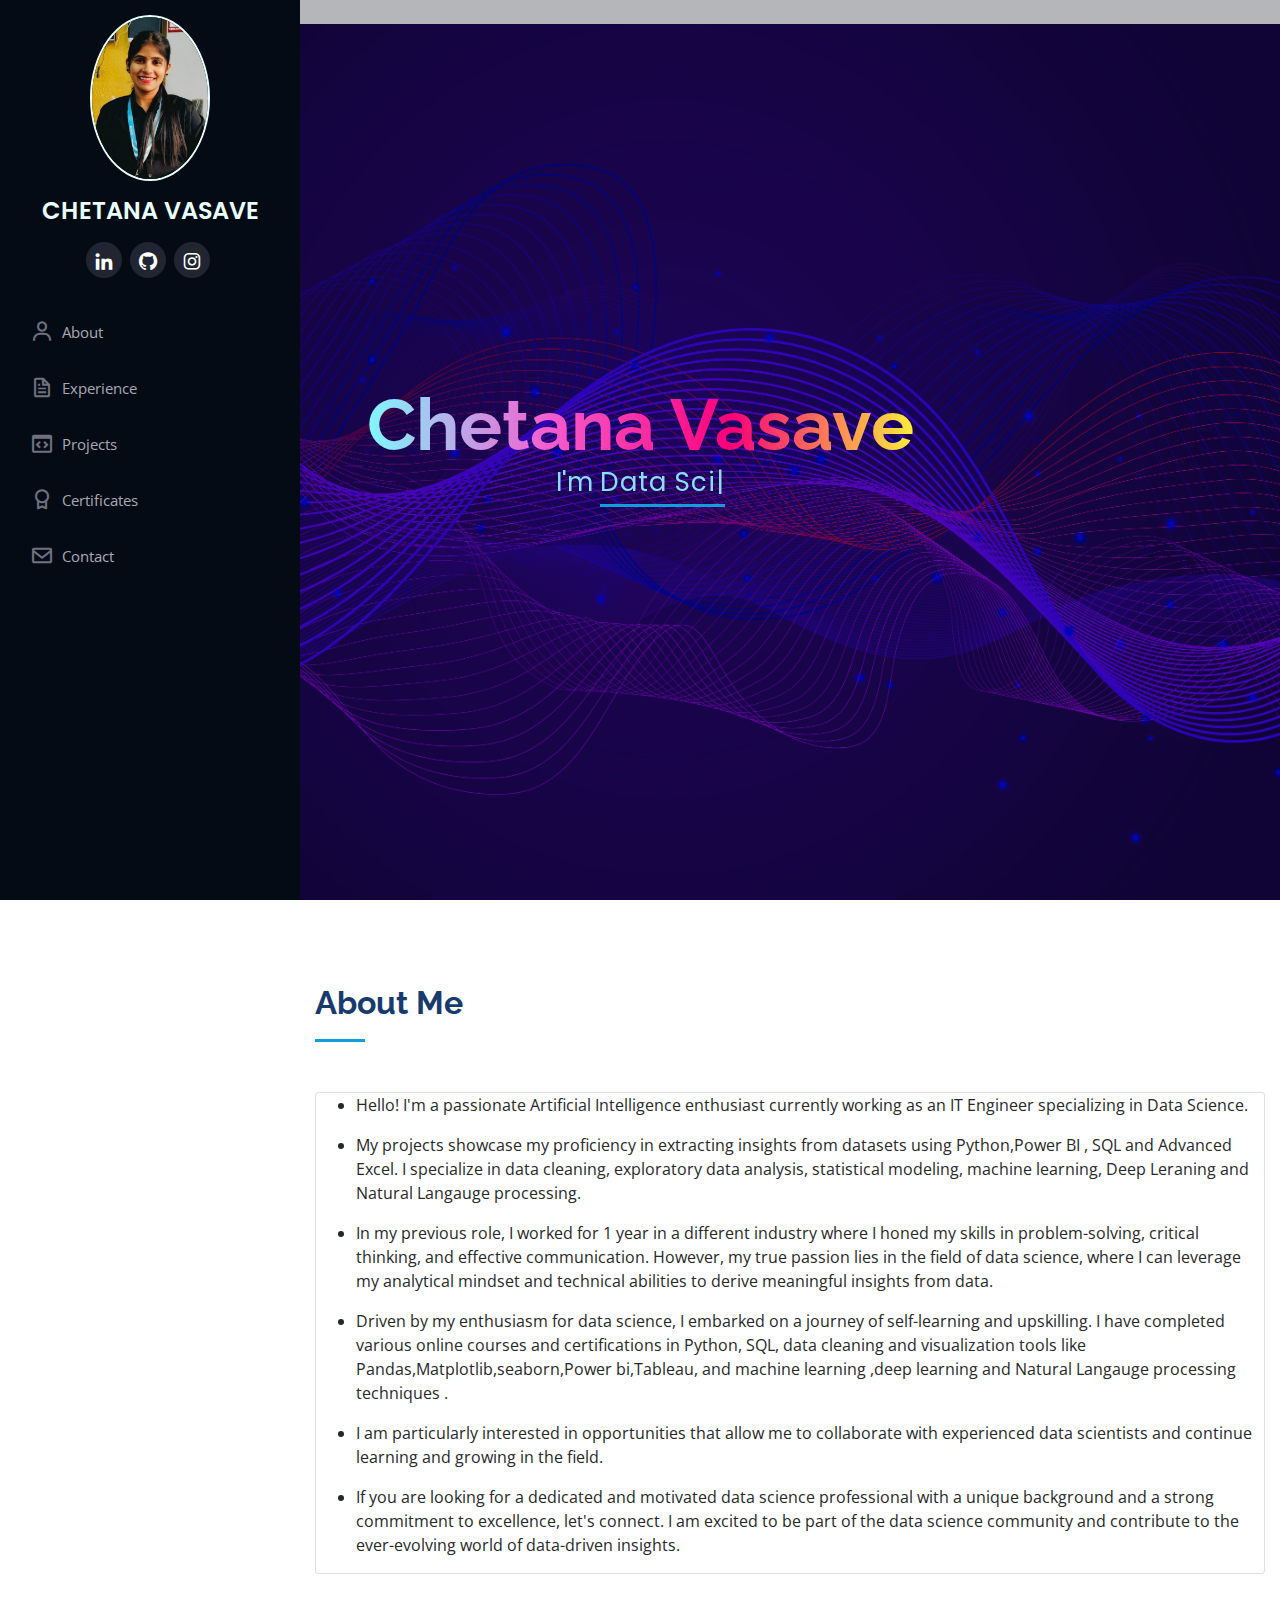
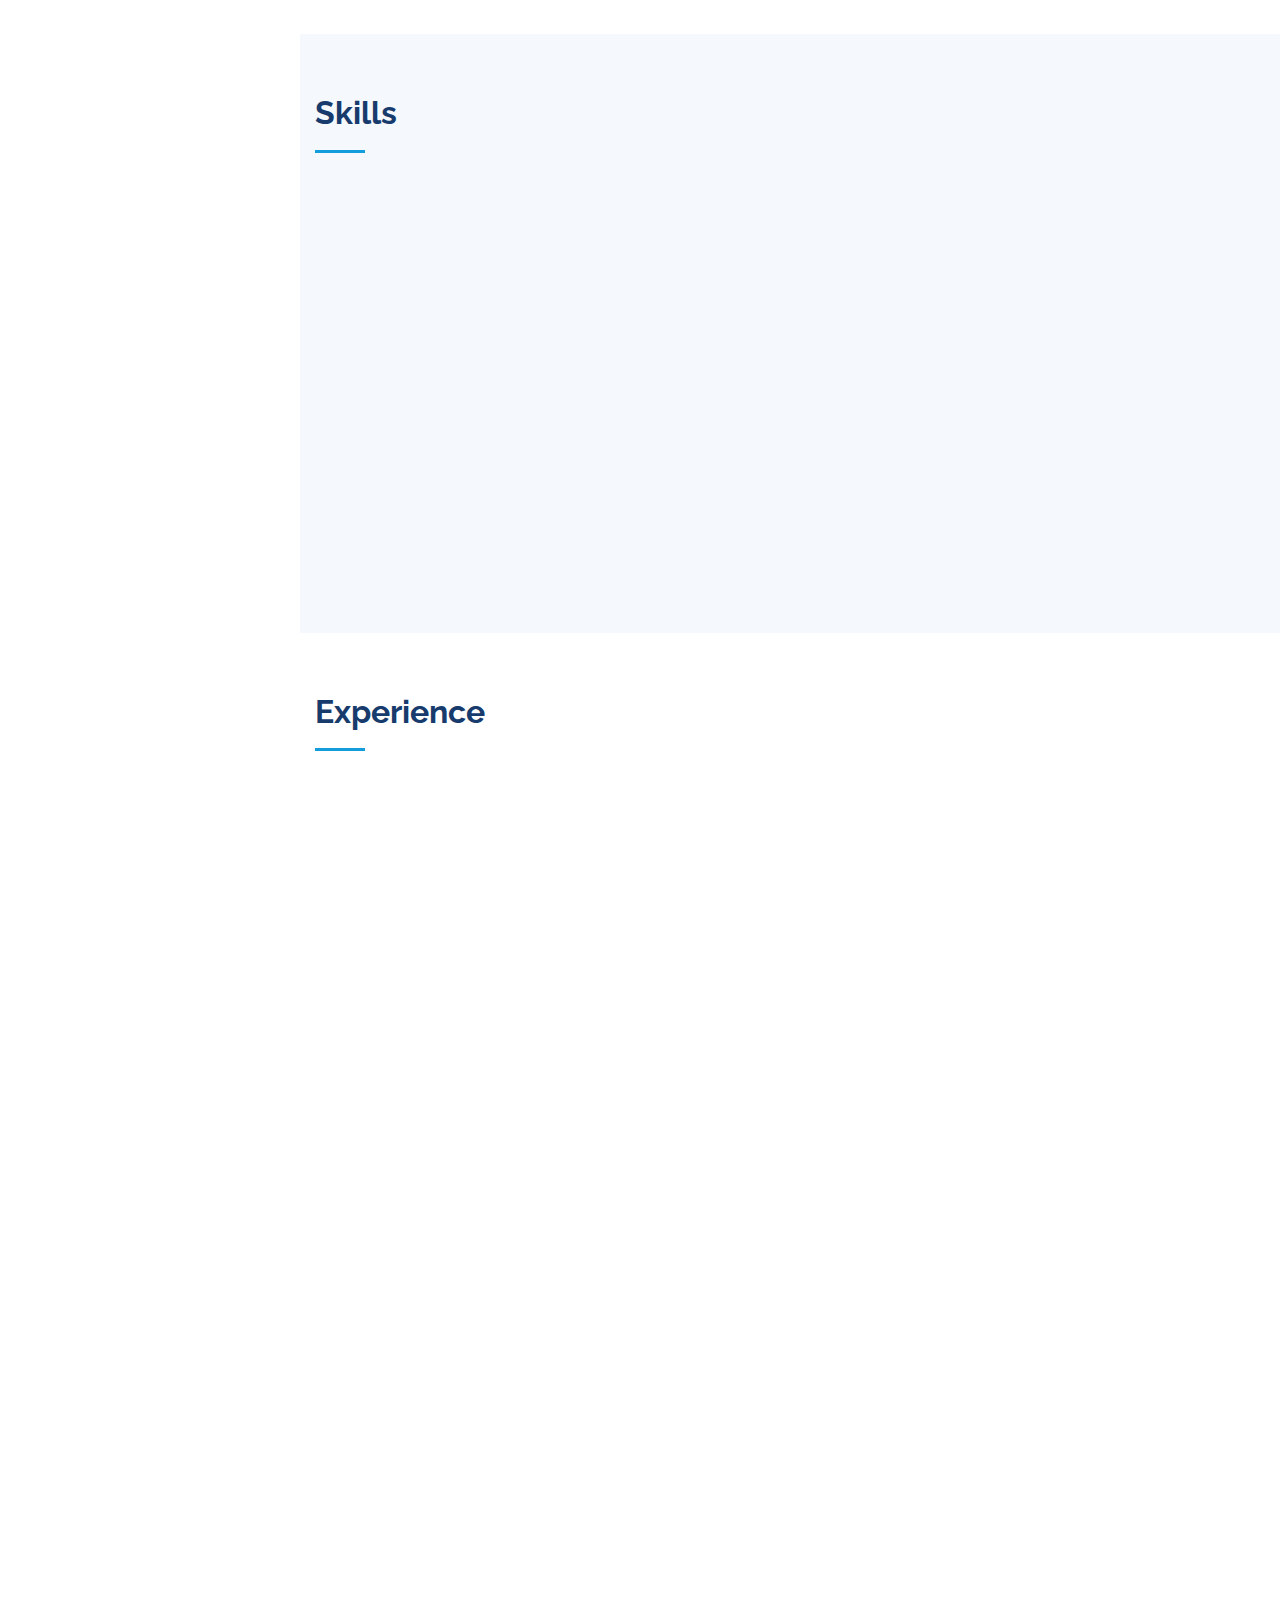
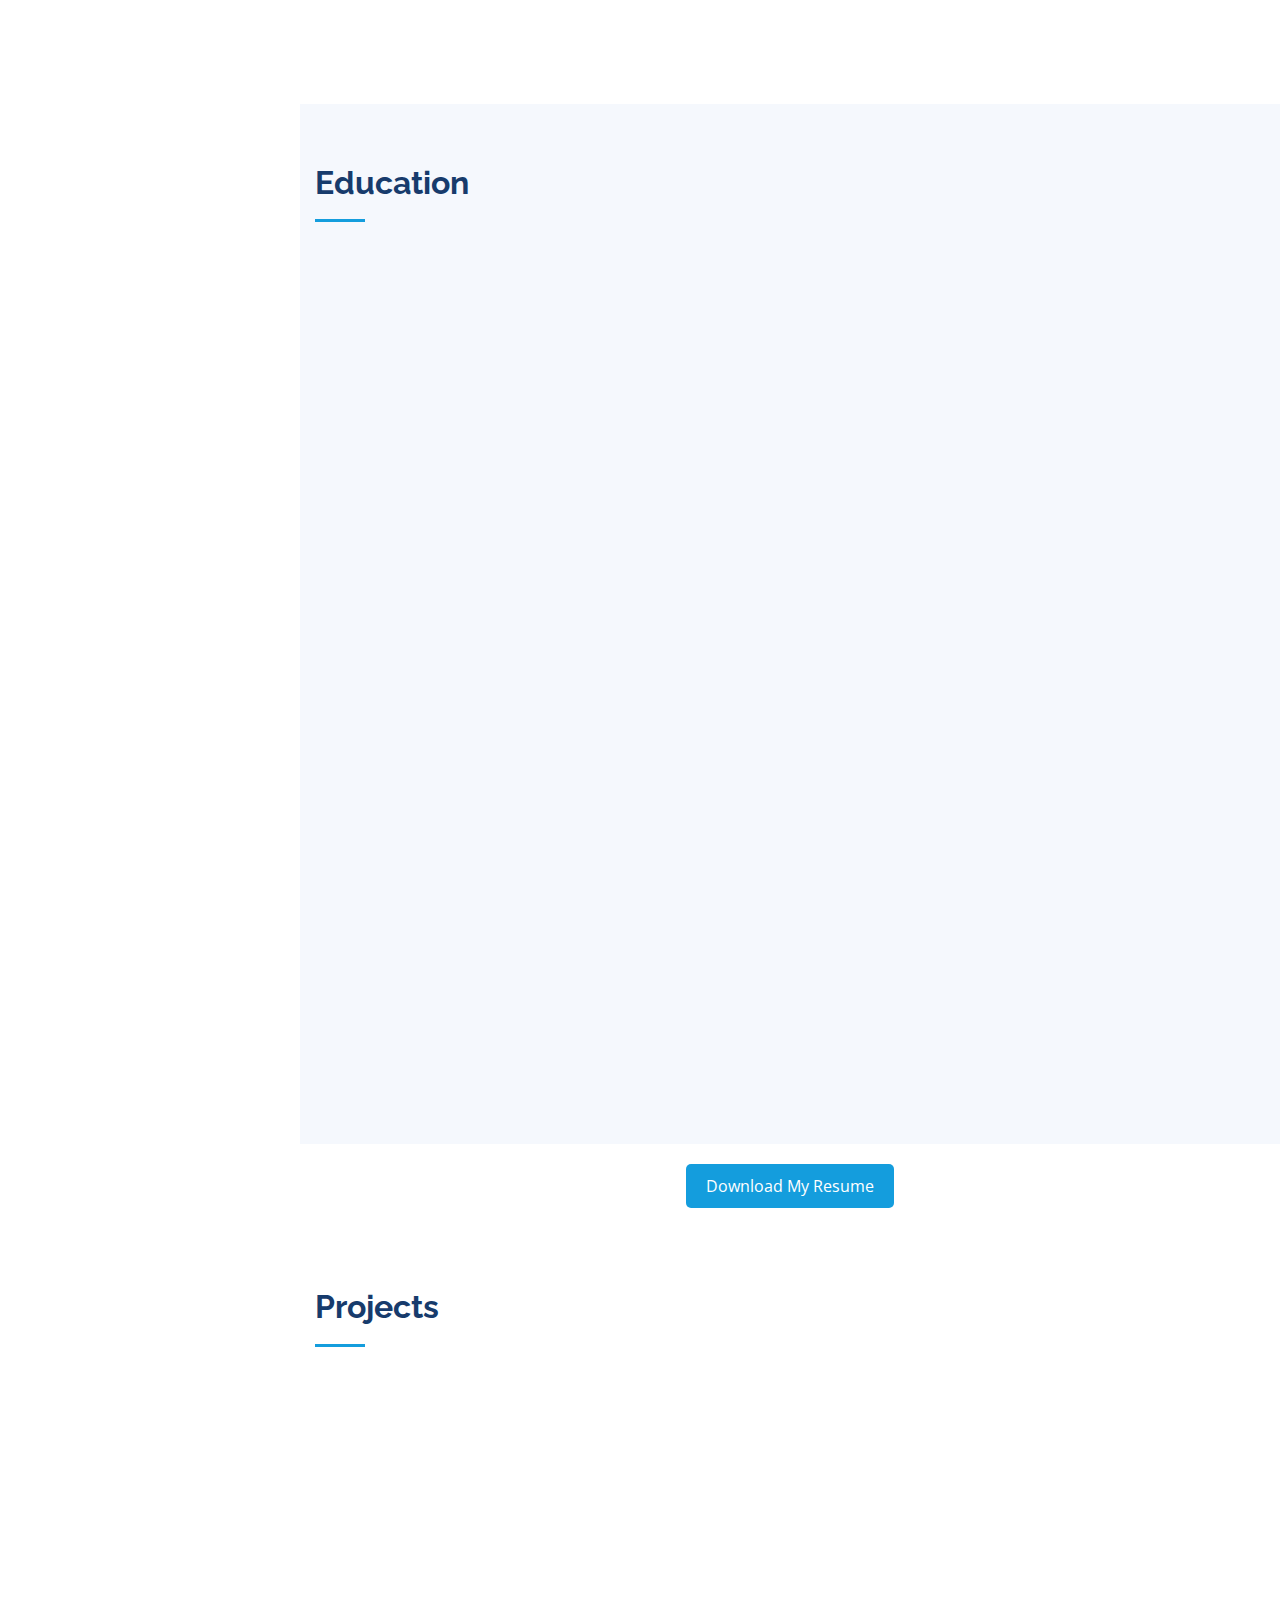
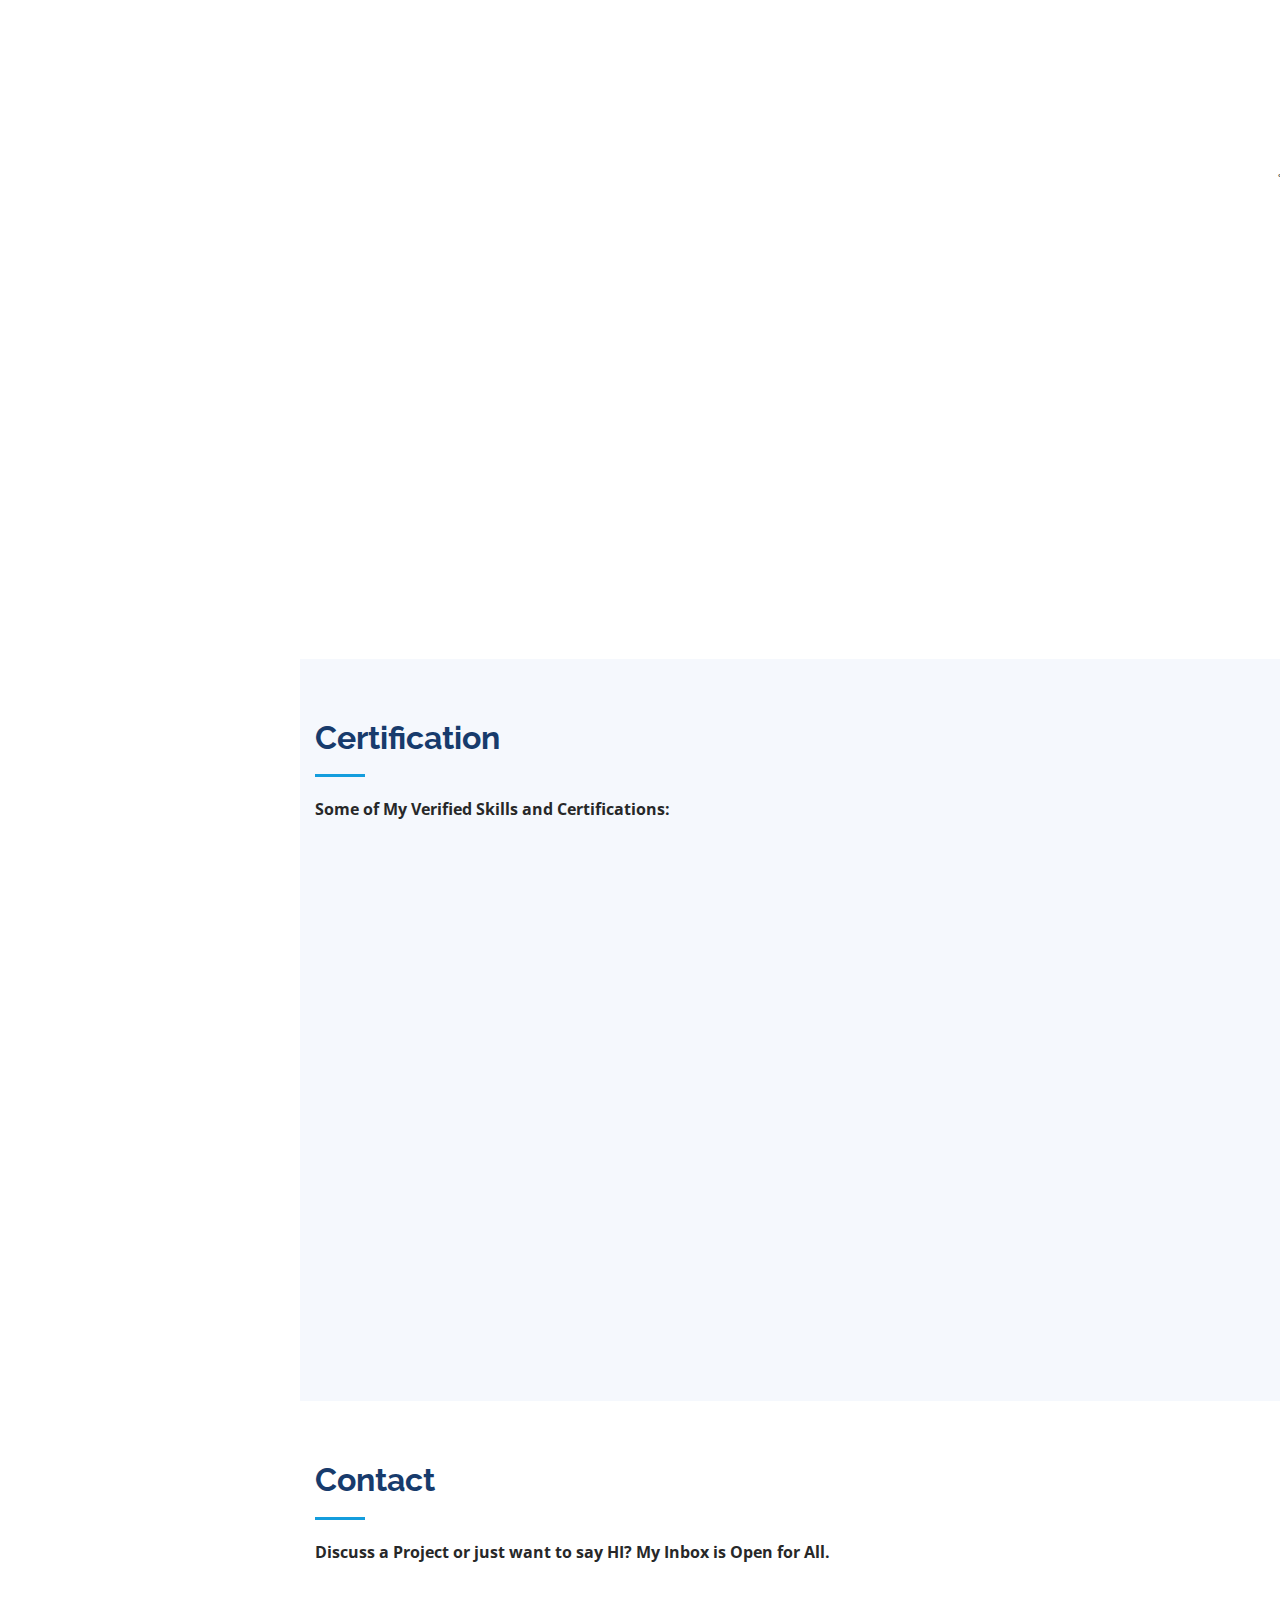
==== index.html @ c54d3592 "new project" ====
<!-- Author : Gaurav Deore -->
<!DOCTYPE html>
<html lang="en">

<head>
  <meta charset="utf-8">
  <meta http-equiv="x-ua-compatible" content="ie=edge">
  <meta name="viewport" content="width=device-width, initial-scale=1.0">
                      `````
  <!-- Primary Meta Tags -->
  <title>CHETANA VASAVE - Portfolio Website</title>
  <link rel="shortcut icon" href="assets/img/favicon.ico">
  <meta name="title" content="CHETANA VASAVE - Portfolio Website">
  <meta name="description"
    content="Hi There, I'm Chetana Vasave, a Data Scientist with strong technical skills. Take a look at this portfolio website and feel free to connect with me.">
  <meta name="robots" content="INDEX, FOLLOW">
  <meta name="robots" content="index, follow" />
  <meta name="p:domain_verify" content="24bac6e1fbf1750de40d59bb788d9dd9" />
  <meta name="p:domain_verify" content="24bac6e1fbf1750de40d59bb788d9dd9" />
  <meta name="msvalidate.01" content="1A92FC2EC113F8616A21D76DA684A133" />
  <meta name="yandex-verification" content="fe6a06c57be84984" />
  <meta name="yandex-verification" content="39e29790ebc96010" />
  <meta name="facebook-domain-verification" content="3pkgruuk3kzlsn3jdfehgbd4sem1qb" />
  <meta name="google-site-verification" content="tTMVzrqoAcZ0jIPOokXcTMAEaj5XHbk2aQcAFyjAtf0" />
  <meta name="google-site-verification" content="uziThFIJ1huzKLCKv-DChPbWZTRRFqmmdA6pcA-dqzs" />
  <meta name="google-site-verification" content="fVqw6aziPBBMvC50fkQ3A6y38AhIfhUhfDyIzqqdGTs" />
  <meta name="google-site-verification" content="0xx-nlxp3UCpu_YITeTuMA4ld0Jup5hg69j-QNot0aU" />
  <meta name="google-site-verification" content="YZkjOzwrUSuP4dJNNznzDnp1oGqYsVN9KuQPaZ9Q61o" />
  <meta name="norton-safeweb-site-verification"
    content="2xno70lnqo1ajcykeat10qud6lat0xlkc2bskxz0k9ma74g0bn-kprra5ev6bwui2s6-2394l0ryopjet7yt3hs8tokilug2cfhocw3r0nlj2t1xx690tgu82t59wtwi" />

  <!-- Open Graph general (Facebook, Pinterest & Google+) -->
  <meta name="og:title" content=" CHETANA VASAVE - Portfolio Website">
  <meta name="og:description"
    content="Hi There, I'm Chetana Vasave, a Data Scientist with strong technical skills. Take a look at this portfolio website and feel free to connect with me.">
  <!-- <meta name="og:image" content="https://avatars.githubusercontent.com/u/105635051?v=4">  -->
  <meta name="og:url" content="https://github.com/gauravdeore17/Portfolio">    
  <meta name="og:site_name" content="CHETANA VASAVE - Portfolio Website">
  <meta name="og:locale" content="en_US">
  <meta name="fb:admins" content="ChetanaVasave">
  <meta name="og:type" content="website">

  <!-- Twitter -->
  <meta name="twitter:card" content="summary">
  <meta name="twitter:title" content="CHETANA VASAVE - Portfolio Website">
  <meta name="twitter:description"
    content="Hi There, I'm Chetana Vasave, a Data Scientist with strong technical skills. Take a look at this portfolio website and feel free to connect with me.">
  <meta name="twitter:site" content="@ChetanaVasave">
  <meta name="twitter:creator" content="@ChetanaVasave">
  <!-- <meta name="twitter:image:src" content="https://avatars.githubusercontent.com/u/105635051?v=4"> -->
  <link rel="canonical" href="https://github.com/gauravdeore17/Portfolio"/>




  <!-- Google Fonts -->
  <link
    href="https://fonts.googleapis.com/css?family=Open+Sans:300,300i,400,400i,600,600i,700,700i|Raleway:300,300i,400,400i,500,500i,600,600i,700,700i|Poppins:300,300i,400,400i,500,500i,600,600i,700,700i"
    rel="stylesheet">

  <!-- Vendor CSS Files -->
  <link href="assets/vendor/bootstrap/css/bootstrap.min.css" rel="stylesheet">
  <link href="assets/vendor/icofont/icofont.min.css" rel="stylesheet">
  <link href="assets/vendor/boxicons/css/boxicons.min.css" rel="stylesheet">
  <link href="assets/vendor/venobox/venobox.css" rel="stylesheet">
  <link href="assets/vendor/owl.carousel/assets/owl.carousel.min.css" rel="stylesheet">
  <link href="assets/vendor/aos/aos.css" rel="stylesheet">

  <!-- Template Main CSS File -->
  <link href="assets/css/style.css" rel="stylesheet">

  <script>
    var isNS = (navigator.appName == "Netscape") ? 1 : 0;
    if (navigator.appName == "Netscape") document.captureEvents(Event.MOUSEDOWN || Event.MOUSEUP);
    function mischandler() {
      return false;
    }
    function mousehandler(e) {
      var myevent = (isNS) ? e : event;
      var eventbutton = (isNS) ? myevent.which : myevent.button;
      if ((eventbutton == 2) || (eventbutton == 3)) return false;
    }
    document.oncontextmenu = mischandler;
    document.onmousedown = mousehandler;
    document.onmouseup = mousehandler;
  </script>

</head>

<body>

  <!-- ======= Mobile nav toggle button ======= -->
  <button type="button" class="mobile-nav-toggle d-xl-none"><i class="icofont-navigation-menu"></i></button>

  <!-- ======= Header ======= -->
  <header id="header">
    <div class="d-flex flex-column">

      <div class="profile">
        <p><a href="index.html">
            <img src="assets/img/profile-img.jpg" alt="Chetana Vasave" class="img-fluid rounded-circle">
          </a></p>

        <center>
          <h1 class="text-light"><a href="index.html">CHETANA VASAVE</a></h1>
        </center>
        <div class="social-links mt-3 text-center">
          <a href="https://www.linkedin.com/in/chetana037/" target="_blank" title="LinkedIn @ChetanaVasave"
            class="linkedin"><i class="bx bxl-linkedin"></i></a>
          <a href="https://github.com/chetana-vasave3" target="_blank" title="GitHub @ChetanaVasave" class="github"><i
              class="bx bxl-github"></i></a>
          <a href="https://www.instagram.com/heartist_03/" target="_blank"
            title="Instagram @ChetanaVasave" class="instagram"><i class="bx bxl-instagram"></i></a>
          
        </div>
      </div>

      <nav class="nav-menu">
        <ul>
          <li><a href="#about"><i class="bx bx-user"></i> <span>About</span></a></li>
          <!-- <li><a href="#skill"><i class="bx bx-abacus"></i> <span>Skill</span></a></li> -->
          <li><a href="#experience"><i class="bx bx-file"></i> <span>Experience </span></a></li>
          <li><a href="#services"><i class="bx bx-code-block"></i> Projects</a></li>
          <li><a href="#portfolio"><i class="bx bx-award"></i> Certificates</a></li>
          <!-- <li><a href="https://gauravdeore.github.io/blog" target="_blank" title="Blog posts"><i
                class="bx bxl-blogger"></i> Blog</a></li> -->
          <li><a href="#contact"><i class="bx bx-envelope"></i> Contact</a></li>

        </ul>
      </nav><!-- .nav-menu -->
      <button type="button" class="mobile-nav-toggle d-xl-none"><i class="icofont-navigation-menu"></i></button>

    </div>
  </header><!-- End Header -->

  <!-- ======= Hero Section ======= -->
  <section id="hero" class="d-flex flex-column justify-content-center align-items-center">
    <div class="hero-container" data-aos="fade-in">
      <center>
        <h1>Chetana Vasave</h1>
      </center>
      <center>
        <p>I'm <span class="typed"
            data-typed-items="Data Scientist"></span>
            <!-- data-typed-items="Data Analyst, Competitive Coder, ML Enthusiast, Engineering Student, FOSS Contributor, Acquiring New Skills"></span> -->
        </p>
      </center>
    </div>
  </section><!-- End Hero -->

  <main id="main">

    <!-- ======= About Section ======= -->
    <section id="about" class="about">
      <div class="container">

        <div class="section-title">
          <h2>About Me</h2>
        </div>

        <div class="row">
          <div class="col s12 m10 offset-m1">
            <div class="card">
              <div class="card-content">
                <ul class="about-list">
                  <li>





                    





                    <i class="fas fa-graduation-cap"></i>
                    <p>Hello! I'm a passionate Artificial Intelligence enthusiast currently working as an IT Engineer specializing in Data Science.</p>
                  </li>
                  <li>
                    <i class="fas fa-chart-line"></i>
                    <p>My projects showcase my proficiency in extracting insights from datasets using Python,Power BI ,
                      SQL and Advanced Excel. I specialize in data cleaning, exploratory data analysis, statistical modeling, machine
                      learning, Deep Leraning and Natural Langauge processing.</p>
                  </li>
                  <li>
                    <i class="fas fa-book-open"></i>
                    <p>In my previous role, I worked for 1 year in a different industry where I honed my skills in problem-solving, 
                      critical thinking, and effective communication. However, my true passion lies in the field of data science, 
                      where I can leverage my analytical mindset and technical abilities to derive meaningful insights from data. 
                      
                    </p>
                  </li>
                  <li>
                    <i class="fas fa-search"></i>
                    <p>Driven by my enthusiasm for data science, I embarked on a journey of self-learning and upskilling. I have completed various 
                      online courses and certifications in Python, SQL, data cleaning and visualization tools like Pandas,Matplotlib,seaborn,Power bi,Tableau, 
                      and machine learning ,deep learning and Natural Langauge processing techniques .
                    </p>
                  </li>
                  <li>
                    <i class="fas fa-rocket"></i>
                    <p>I am particularly interested in opportunities that allow me to collaborate with experienced 
                      data scientists and continue learning and growing in the field. 
                      </p>
                  </li>
                  <li>
                    <i class="fas fa-users"></i>
                    <p>If you are looking for a dedicated and motivated data science professional with a unique background 
                      and a strong commitment to excellence, let's connect. I am excited to be part
                       of the data science community and contribute to the ever-evolving world of data-driven insights.</p>
                  </li>
                </ul>
              </div>
            </div>
          </div>
        </div>

      </div>
    </section>
    <!-- End About Section -->



    <!-- ======= Skills Section ======= -->
    <section id="skills" class="skills section-bg">
      <div class="container">

        <div class="section-title">
          <h2>Skills</h2>
        </div>

        <div class="row skills-content">

          <div class="col-lg-6" data-aos="fade-up">

            <div class="progress">
              <span class="skill">
                <center><b>Python</b></center><i class="val"><b>95%</b></i>
              </span>
              <div class="progress-bar-wrap">
                <div class="progress-bar" role="progressbar" aria-valuenow="95" aria-valuemin="0" aria-valuemax="100">
                </div>
              </div>
            </div>
            <br>

            <div class="progress">
              <span class="skill">
                <center><b>Django</b></center><i class="val"><b>65%</b></i>
              </span>
              <div class="progress-bar-wrap">
                <div class="progress-bar" role="progressbar" aria-valuenow="65" aria-valuemin="0" aria-valuemax="100">
                </div>
              </div>
            </div>
            <br>

    

            <div class="progress">
              <span class="skill">
                <center><b>HTML/CSS</b></center><i class="val"><b>80%</b></i>
              </span>
              <div class="progress-bar-wrap">
                <div class="progress-bar" role="progressbar" aria-valuenow="85" aria-valuemin="0" aria-valuemax="100">
                </div>
              </div>
            </div>
            <br>

            <div class="progress">
              <span class="skill">
                <center><b>Power BI</b></center><i class="val"><b>90%</b></i>
              </span>
              <div class="progress-bar-wrap">
                <div class="progress-bar" role="progressbar" aria-valuenow="95" aria-valuemin="0" aria-valuemax="100">
                </div>
              </div>
            </div>
            <br>

            <div class="progress">
              <span class="skill">
                <center><b>MySQL</b></center><i class="val"><b>80%</b></i>
              </span>
              <div class="progress-bar-wrap">
                <div class="progress-bar" role="progressbar" aria-valuenow="80" aria-valuemin="0" aria-valuemax="100">
                </div>
              </div>
            </div>
            <br>

          </div>

          <div class="col-lg-6" data-aos="fade-up" data-aos-delay="100">

            <div class="progress">
              <span class="skill">
                <center><b>Machine Learning</b></center><i class="val"><b>90%</b></i>
              </span>
              <div class="progress-bar-wrap">
                <div class="progress-bar" role="progressbar" aria-valuenow="80" aria-valuemin="0" aria-valuemax="100">
                </div>
              </div>
            </div>
            <br>

            <div class="progress">
              <span class="skill">
                <center><b>Deep Learning</b></center><i class="val"><b>85%</b></i>
              </span>
              <div class="progress-bar-wrap">
                <div class="progress-bar" role="progressbar" aria-valuenow="85" aria-valuemin="0" aria-valuemax="100">
                </div>
              </div>
            </div>
            <br>

            <div class="progress">
              <span class="skill">
                <center><b>Natural Language Processing</b></center><i class="val"><b>80%</b></i>
              </span>
              <div class="progress-bar-wrap">
                <div class="progress-bar" role="progressbar" aria-valuenow="80" aria-valuemin="0" aria-valuemax="100">
                </div>
              </div>
            </div>
            <br>

            <div class="progress">
              <span class="skill">
                <center><b>Tableau</b></center><i class="val"><b>75%</b></i>
              </span>
              <div class="progress-bar-wrap">
                <div class="progress-bar" role="progressbar" aria-valuenow="75" aria-valuemin="0" aria-valuemax="100">
                </div>
              </div>
            </div>
            <br>

            

            

            <div class="progress">
              <span class="skill">
                <center><b>Git and Github</b></center><i class="val"><b>70%</b></i>
              </span>
              <div class="progress-bar-wrap">
                <div class="progress-bar" role="progressbar" aria-valuenow="70" aria-valuemin="0" aria-valuemax="100">
                </div>
              </div>
            </div>

          </div>

        </div>

      </div>
    </section><!-- End Skills Section -->

    <!-- ======= Experience Section ======= -->
    <section id="experience" class="experience">
      <div class="container">
        <div class="section-title">
          <h2>Experience</h2>
        </div>
        <div class="row">
          <div class="col-lg-12" data-aos="fade-up">
            <div class="section-title">

              <!--------------------###############----------------------------------->

              <div class="card">
                <div class="card-content">
                  <div class="row">

                    <!-- <div class="col s12 m10"> -->
                    <div class="col s12 m10">

                    </div>
                  </div>

                  <ul>
                    <div class="col-md-12 mt-4 mt-md-0 icon-box" data-aos="fade-up">
                      <div class="job-details">
                        <h4><a href="http://www.ipcsglobal.com" target="_blank" style="color:#00380d;"><b>INFORMATION
                              TECHNOLOGY ENGINEER(Data Science)</b></a></h4>
                        <h5>DEVELOPMENT & ANALYTICS</h5>
                        <p><em>July 2023 – Present</em></p>
                        <ul>
                          <li>Gathering data from multiple sources including databases, APIs, and spreadsheets. Cleaning
                            and preprocessing data to ensure accuracy and consistency.</li>
                          <li>Interpreting analysis results to derive meaningful business insights. Providing actionable
                            recommendations to stakeholders to support strategic decision-making.</li>
                          <li>Creating visualizations such as charts, graphs, and dashboards to present findings and
                            communicate insights effectively to stakeholders.</li>
                        </ul>
                      </div>
                    </div>

                  </ul>
                </div>
                <br>
                
                
              

                <!---------------------#########---------------------------------->

                <div class="card">
                  <div class="card-content">
                    <div class="row">

                      <!-- <div class="col s12 m10"> -->
                      <div class="col s12 m10">

                      </div>
                    </div>

                    <ul>
                      <div class="col-md-12 mt-4 mt-md-0 icon-box" data-aos="fade-up" data-aos-delay="100">
                        <div class="job-details">
                          <h4><a href="https://www.linkedin.com/company/moonsezconsultantspvtltd/posts/?feedView=all" target="_blank"
                              style="color:#00410f;"><b>MOON SEZ CONSULTANTS PVT. LTD.</b></a></h4>
                          <h5>Trainee</h5>
                          <p><em>Feb 2023 - Jun 2023</em></p>
                          <ul>
                            <li> Gathered data from clients in collaboration with KPO partners.</li>
                              <li>Collaborated with various departments including finance, sales, and operations to gather information,
                                billing-related inquiries, and resolve any issues.</li>
                              <li>Utilized Excel and PowerBi tools to prepare design appropriate visualizations to represent the extracted
                                data and provide insights.</li>
                              <li>Prepared regular reports on billing activities, revenue, and collection metrics for management review.
                              </li>
                            <li>Spearheaded the data cleaning and preprocessing phase of various projects, ensuring data
                              integrity and consistency for analysis.</li>
                          </ul>
                        </div>
                      </div>

                    </ul>
                  </div>
                  <br>

                  <!---------------------##############---------------------------------->
                  <div class="card">
                    <div class="card-content">
                      <div class="row">

                        <!-- <div class="col s12 m10"> -->
                        <div class="col s12 m10">

                        </div>
                      </div>

                      <ul>
                        <div class="col-md-12 mt-4 mt-md-0 icon-box" data-aos="fade-up" data-aos-delay="200">
                          <div class="job-details">
                            <h4><a href="https://www.linkedin.com/company/rieter/" target="_blank" style="color:#00360d;"><b>Rieter India PVT. LTD.</b></a></h4>
                            <h5>Electrical Engineer </h5>
                            <p><em>Jun 2021 - Jun 2022</em></p>
                            <ul>
                              <li>Planned production activities and tracked records about products using Excel               
                              
                           <li>Tracked records of work process and analyed production and Sales data using Excel.</li> 
                              <li>Updated daily production and sales data in the Organization system database.</li>
                
                              
                            </ul>
                          </div>
                        </div>


                      </ul>
                    </div>
                    <br>

                    <!---------------------##########---------------------------------->

                    <!---------------------##############---------------------------------->
                    

                      <!---------------------##########---------------------------------->

                    </div>
                  </div>
                </div>
              </div>
    </section>
    </section>
    <!-- End Experience Section -->


    <section id="Education" class="Education section-bg">
      <div class="container">

        <div class="section-title">
          <h2>Education</h2>
        </div>

        <div class="row skills-content">

          <div class="col-lg-12" data-aos="fade-up">



            <!--------------------###############----------------------------------->

            <div class="card">
              <div class="card-content">
                <div class="row">

                  <!-- <div class="col s12 m10"> -->
                  <div class="col s12 m10">

                  </div>
                </div>
                <section>
                  <ul>
                    <div class="col-md-12 mt-4 mt-md-0 icon-box" data-aos="fade-up">
                      <h4 style="text-align:left; color: #003366;"><a target="_blank"
                          style="color:#00380d"><b>Mumbai University</b></a><br></h4>
                      <h5 style="text-align:left; color: #006666;">Bachelor’s Degree(Electronics And Telecommunication Engineering)</h5>
                      <p style="text-align:left; color: #cc0000;"><em>2015 - 2019</em></p>
                      <ul style="text-align:left;">
                        <li><b style="color:#00410f;">7.29 CGPA</b></li>
                      </ul>
                    </div>
                  </ul>
                </section>


              </div>



              
             
             
              

              <!---------------------#########---------------------------------->

              <div class="card">
                <div class="card-content">
                  <div class="row">

                    <!-- <div class="col s12 m10"> -->
                    <div class="col s12 m10">

                    </div>
                  </div>
                  <section>
                    <ul>
                      <div class="col-md-12 mt-4 mt-md-0 icon-box" data-aos="fade-up" data-aos-delay="100">
                        <h4 style="text-align:left; color:#00410f;"><a style="color:#00410f;"><b>
                          Maharashtra State Board</b></a><br> </h4>
                        <h5 style="text-align:left; color: #006666;"> HSC(Computer science)</h5>
                        <p style="text-align:left; color:#ff0000;"><em>2015</em></p>
                        <ul style="text-align:left;">

                          <li><b style="color:#00410f;">62.31%</b></li>
                        </ul>
                      </div>
                    </ul>
                  </section>
  
  
                </div>
                <div class="card">
                  <div class="card-content">
                    <div class="row">
  
                      <!-- <div class="col s12 m10"> -->
                      <div class="col s12 m10">
  
                      </div>
                    </div>
  
                <section>
                  <ul>    
                       
                      <div class="col-md-12 mt-4 mt-md-0 icon-box" data-aos="fade-up" data-aos-delay="100">
                        <h4 style="text-align:left; color:#00410f;"><a style="color:#00410f;"><b>
                          Maharashtra State Board</b></a><br> </h4>
                        <h5 style="text-align:left; color: #006666;"> SSC</h5>
                        <p style="text-align:left; color:#ff0000;"><em>2013</em></p>
                        
                        <ul style="text-align:left;">

                          <li><b style="color:#00410f;">91.60%</b></li>
                          
                        </ul>
                      </div>

                    </ul>
                  </section>


                </div>
                <!---------------------##############---------------------------------->

                <!---------------------##########---------------------------------->

              </div>
            </div>
          </div>
        </div>
    </section>
    </section>
    <!-- End Education Section -->


    <!DOCTYPE html>

    <div class="text-center">
      <!-- <form action=""
        target="_blank">
        <input style="color:rgb(255, 0, 0); font-size:20px;" type="submit" value="Download Resume" />
      </form> 
      <br>-->
      <!-- <a class="button" href="/media/resumes/NeerajVB_Resume_EnhanCV.pdf" download="">
                                <span class="button-text">Download Resume</span>
                                <span class="button-icon fa fa-download"></span>
                            </a> -->
      <!-- <p><b>download my resume:</b></p> -->
      <!-- <img src="assets\img\RESUMEQRCODE.png" alt="QR Code for Resume Download" /> -->
      <a href="assets/img/portfolio/ChetanaVasaveResume_july.pdf" class="download-btn" download="Chetana_Vasave_Resume.pdf">Download My Resume</a>
    </div>

    </div>






    <!-- ======= Services Section ======= -->
    <section id="services" class="services">
      <div class="container">

        <div class="section-title">
          <h2>Projects</h2>


          <div class="row">
            <div class="col-lg-4 col-md-6 icon-box" data-aos="fade-up">
              <div class="icon"><i class="icofont-business-man"></i></div>
              <h4 class="title"><a href="https://github.com/chetana-vasave3/Customer_lifetime_value_prediction" target="_blank">Optimizing Marketing Strategies with CLV Forecasting</a></h4>
              <p class="description">
                <a href="https://gauravdeore.vercel.app" target="_blank"></a>
                The project aims to predict Customer Lifetime Value (CLV) for an insurance company to improve customer segmentation 
                and develop more effective targeted marketing strategies. This involves analyzing customer data to identify high-value 
                clients and tailoring marketing efforts to enhance retention and profitability.<a href="https://github.com/chetana-vasave3/Customer_lifetime_value_prediction" target="_blank">Here.⇗
                </a>
              </p>
            </div>

            <div class="col-lg-4 col-md-6 icon-box" data-aos="fade-up" data-aos-delay="100">
              <div class="icon"><i class="icofont-bank"></i></div>
              <h4 class="title"><a href="https://github.com/chetana-vasave3/Bank-Churn-Prediction-using-ANN" target="_blank">Predicting Bank Customer Attrition using ANN </a></h4>
              <p class="description">  The project involves developing an Artificial Neural Network (ANN) to predict which bank customers 
                  are likely to leave based on their transaction history, account details, and demographics. 
                  This helps the bank implement targeted retention strategies to reduce churn and improve customer loyalty.
                code is available: <a href="https://github.com/chetana-vasave3/Bank-Churn-Prediction-using-ANN"
                  target="_blank">Here.⇗
                </a> </p>

              </p>
            </div>

            <div class="col-lg-4 col-md-6 icon-box" data-aos="fade-up" data-aos-delay="200">
              <div class="icon"><i class="icofont-simple-smile"></i></div>
              <h4 class="title"><a href="https://github.com/chetana-vasave3/Product-Sentiment-Analysis"
                  target="_blank">Product Opinion Mining </a></h4>
              <p class="description"> Product Opinion Mining involves using machine learning to analyze customer reviews and feedback, 
                extracting sentiments and opinions about a product. This process helps businesses understand consumer attitudes 
                and improve their products and services based on customer insights. <a
                  href="https://github.com/chetana-vasave3/Product-Sentiment-Analysis" target="_blank">Here.⇗
                </a> </p>
              </p>
            </div>

            <div class="col-lg-4 col-md-6 icon-box" data-aos="fade-up" data-aos-delay="300">
              <div class="icon"><i class="icofont-chart-line"></i></div>
              <h4 class="title"><a href="https://github.com/chetana-vasave3/AutoExtract-Outlook-Email-Attachments-and-Create-Reports-using-PowerBI" target="_blank">
              Automated Invoice Insights using Power BI</a></h4>
              <p class="description">The project automates the extraction of email attachments, such as Excel Files
                 without needing to open each email. It then cleans and processes the data, integrating it into Power BI 
                 to generate detailed reports. This end-to-end solution significantly reduces the time and resources
                  previously spent on manual data handling and reporting for SEZ Services. <a href="https://github.com/chetana-vasave3/AutoExtract-Outlook-Email-Attachments-and-Create-Reports-using-PowerBI"
                  target="_blank">Here.⇗
                </a> </p>
              </p>
            </div>

            <div class="col-lg-4 col-md-6 icon-box" data-aos="fade-up" data-aos-delay="400">
              <div class="icon"><i class="icofont-database"></i></div>
              <h4 class="title"><a
                  href="https://github.com/chetana-vasave3/Student_database_management/tree/main/form"
                  target="_blank">student database management system</a>
              </h4>
              <p class="description">The project involves developing a student database management system using Python and Django 
                for the backend, combined with HTML and CSS for the frontend. It enables efficient handling of student records, 
                including adding, updating, and deleting information. The system provides a user-friendly interface for administrators 
                to manage student data seamlessly.<a
                  href="https://github.com/chetana-vasave3/Student_database_management/tree/main/form"
                  target="_blank">Here.⇗
                </a></p>
            </div>

            <div class="col-lg-4 col-md-6 icon-box" data-aos="fade-up" data-aos-delay="400">
              <div class="icon"><i class="icofont-money"></i></div>
              <h4 class="title"><a
                  href="https://github.com/chetana-vasave3/LoanStatusPredictionDeployment"
                  target="_blank">Intelligent Loan Approval System</a>
              </h4>
              <p class="description">Developed a supervised machine learning classification model to predict loan approval 
                based on applicant characteristics such as gender, marital status, dependents, education, self-employment, 
                and income. Ensured a balanced distribution of the target variable to optimize the model's accuracy and fairness. 
                Utilized various classification algorithms to achieve robust predictive performance.<a
                  href="https://github.com/chetana-vasave3/LoanStatusPredictionDeployment"
                  target="_blank">Here.⇗
                </a></p>
            </div>̥

            

            


          </div>

        </div>
    </section><!-- End Services Section -->





   <!-- End Services Section 
 <section id="testimonials" class="testimonials section-bg" style="background-color: #f4f4f4; padding: 60px 0;">
      <div class="container">

        <div class="section-title">
          <h2 style="color: #004080;"><b>Explore Profiles</b></h2>
          <p style="color: #666;">Check out these profiles across various platforms.</p>
        </div>

        <div class="owl-carousel testimonials-carousel">

          <div class="testimonial-item" data-aos="fade-up">

            <img src="assets/img/testimonials/codechief.jpg" class="testimonial-img"
              alt="CodeChef.com/users/GauravDeore">
            <a href="https://www.codechef.com/users/gaurav_deore" target="_blank" style="text-decoration: none;">
              <h3 style="color: #004080;">CODECHEF</h3>
            </a>

          </div>

          <div class="testimonial-item" data-aos="fade-up" data-aos-delay="100">

            <img src="assets/img/testimonials/github.jpg" class="testimonial-img" alt="github.com/GauravDeore">
            <a href="https://github.com/gauravdeore17" target="_blank" style="text-decoration: none;">
              <h3 style="color: #004080;">GITHUB</h3>
            </a>
          </div>

          <div class="testimonial-item" data-aos="fade-up" data-aos-delay="200">

            <img src="assets/img/testimonials/lnd.png" class="testimonial-img"
              alt="auth.GeeksforGeeks.org/user/GauravDeore">
            <a href="https://www.linkedin.com/in/gaurav-deore-b0aa8623a/" target="_blank"
              style="text-decoration: none;">
              <h3 style="color: #004080;">LINKEDIN</h3>
            </a>
          </div>

          <div class="testimonial-item" data-aos="fade-up" data-aos-delay="200">

            <img src="assets/img/testimonials/gfg.jpg" class="testimonial-img"
              alt="auth.GeeksforGeeks.org/user/GauravDeore">
            <a href="https://auth.geeksforgeeks.org/user/gaurav_0103" target="_blank" style="text-decoration: none;">
              <h3 style="color: #004080;">GEEKSFORGEEKS</h3>
            </a>
          </div>

          <div class="testimonial-item" data-aos="fade-up" data-aos-delay="300">

            <img src="assets/img/testimonials/hackerrank.jpg" class="testimonial-img" alt="HackerRank.com/GauravDeore">
            <a href="https://www.hackerrank.com/profile/gauravdeore1703" target="_blank" style="text-decoration: none;">
              <h3 style="color: #004080;">HACKERRANK</h3>
            </a>
          </div>

          <div class="testimonial-item" data-aos="fade-up" data-aos-delay="400">

            <img src="assets/img/testimonials/leetcode.jpg" class="testimonial-img" alt="LeetCode.com/GauravDeore">
            <a href="https://leetcode.com/gauravdeore1703/" target="_blank" style="text-decoration: none;">
              <h3 style="color: #004080;">LEETCODE</h3>
            </a>
          </div>

        </div>

      </div>
    </section>End Testimonials Section -->






    <!-- ======= Certifications Section ======= -->
    <section id="portfolio" class="portfolio section-bg">
      <div class="container">

        <div class="section-title">
          <h2>Certification</h2>
          <p><b>Some of My Verified Skills and Certifications: </b></p>
        </div>

        <!-- <div class="row" data-aos="fade-up">
          <div class="col-lg-12 d-flex justify-content-center">
            <ul id="portfolio-flters">
              <li data-filter="*" class="filter-active">All</li>
              <li data-filter=".filter-app">Apps</li>
              <li data-filter=".filter-card">Data</li>
              <li data-filter=".filter-web">Web</li>
            </ul>
          </div>
        </div> -->

        <div class="row portfolio-container" data-aos="fade-up" data-aos-delay="100">

          <div class="col-lg-4 col-md-6 portfolio-item filter-app">
            <div class="portfolio-wrap">
              <img src="assets/img/portfolio/python.jpg" class="img-fluid" alt="">
              <div class="portfolio-links">
                <!-- <a href="assets/img/portfolio/python.jpg" data-gall="portfolioGallery" class="venobox"
                  title="App 1"><i class="bx bx-plus"></i></a> -->
                <a href="https://drive.google.com/file/d/1ll8DViiBP8BLOuSSrEwIniwNx4hrd0JK/view?usp=drive_link"
                  target="_blank" title="More Details"><i class="bx bx-link"></i></a>
              </div>
            </div>
          </div>

          <div class="col-lg-4 col-md-6 portfolio-item filter-web">
            <div class="portfolio-wrap">
              <img src="assets/img/portfolio/AWS.jpg" class="img-fluid" alt="">
              <div class="portfolio-links">
                <!-- <a href="assets/img/portfolio/portfolio-2.png" data-gall="portfolioGallery" class="venobox"
                  title="Web 3"><i class="bx bx-plus"></i></a> -->
                <a href="https://drive.google.com/file/d/1bYduf-1fk0gUiX0bq1nL2Lv56Pujbl5M/view?usp=drive_link"
                  target="_blank" title="More Details"><i class="bx bx-link"></i></a>
              </div>
            </div>
          </div>

          <div class="col-lg-4 col-md-6 portfolio-item filter-app">
            <div class="portfolio-wrap">
              <img src="assets/img/portfolio/HTML.jpg" class="img-fluid" alt="">
              <div class="portfolio-links">
                <!-- <a href="assets/img/portfolio/portfolio-3.png" data-gall="portfolioGallery" class="venobox"
                  title="App 2"><i class="bx bx-plus"></i></a> -->
                <a href="https://drive.google.com/file/d/1dZyLqr0wjQrqI2C_08bSMjt_91GGIquQ/view?usp=drive_link"
                  target="_blank" title="More Details"><i class="bx bx-link"></i></a>
              </div>
            </div>
          </div>

          <div class="col-lg-4 col-md-6 portfolio-item filter-card">
            <div class="portfolio-wrap">
              <img src="assets/img/portfolio/Jira project_page-0001.jpg" class="img-fluid" alt="">
              <div class="portfolio-links">
                <!-- <a href="assets/img/portfolio/Jira project_page-0001.jpg" data-gall="portfolioGallery" class="venobox"
                  title="Card 2"><i class="bx bx-plus"></i></a> -->
                <a href="https://drive.google.com/file/d/1cDK__aUhPkhxnBu_q1P9Rv-QkGGtdGiC/view?usp=sharing"
                  target="_blank" title="More Details"><i class="bx bx-link"></i></a>
              </div>
            </div>
          </div>

          <div class="col-lg-4 col-md-6 portfolio-item filter-web">
            <div class="portfolio-wrap">
              <img src="assets/img/portfolio/Financicial risk_page-0001.jpg" class="img-fluid" alt="">
              <div class="portfolio-links">
                <!-- <a href="assets/img/portfolio/portfolio-5.png" data-gall="portfolioGallery" class="venobox"
                  title="Web 2"><i class="bx bx-plus"></i></a> -->
                <a href="https://drive.google.com/file/d/1JXeNniJ3TfARELKrKA1BYtGbTvj5lCm0/view?usp=sharing"
                  target="_blank" title="More Details"><i class="bx bx-link"></i></a>
              </div>
            </div>
          </div>

          <!-- <div class="col-lg-4 col-md-6 portfolio-item filter-app">
            <div class="portfolio-wrap">
              <img src="assets/img/portfolio/portfolio-6.png" class="img-fluid" alt="">
              <div class="portfolio-links">
                <a href="assets/img/portfolio/portfolio-6.png" data-gall="portfolioGallery" class="venobox"
                  title="App 3"><i class="bx bx-plus"></i></a>
                <a href="https://drive.google.com/file/d/1tBYBEkzzLJmzqb250Wx5SdTAhIh28xMQ/view?usp=drive_link"
                  target="_blank" title="More Details"><i class="bx bx-link"></i></a>
              </div>
            </div>
          </div> -->

          <!-- <div class="col-lg-4 col-md-6 portfolio-item filter-card">
            <div class="portfolio-wrap">
              <img src="assets/img/portfolio/portfolio-7.png" class="img-fluid" alt="">
              <div class="portfolio-links">
                <a href="assets/img/portfolio/portfolio-7.png" data-gall="portfolioGallery" class="venobox"
                  title="Card 1"><i class="bx bx-plus"></i></a>
                <a href="https://drive.google.com/file/d/1Yi1ci2a19Lbk8Nl3ILEA3cw1nb2o1vIu/view?usp=drive_link"
                  target="_blank" title="More Details"><i class="bx bx-link"></i></a>
              </div>
            </div>
          </div> -->

          <!-- <div class="col-lg-4 col-md-6 portfolio-item filter-card">
            <div class="portfolio-wrap">
              <img src="assets/img/portfolio/portfolio-8.png" class="img-fluid" alt="">
              <div class="portfolio-links">
                <a href="assets/img/portfolio/portfolio-8.png" data-gall="portfolioGallery" class="venobox"
                  title="Card 3"><i class="bx bx-plus"></i></a>
                <a href="https://drive.google.com/file/d/1VMbnRVIBxa4VmBUKtX3uNEgUmYZkFHtF/view?usp=drive_link"
                  target="_blank" title="More Details"><i class="bx bx-link"></i></a>
              </div>
            </div>
          </div> -->

          <!-- <div class="col-lg-4 col-md-6 portfolio-item filter-web">
            <div class="portfolio-wrap">
              <img src="assets/img/portfolio/portfolio-9.png" class="img-fluid" alt="">
              <div class="portfolio-links">
                <a href="assets/img/portfolio/portfolio-9.png" data-gall="portfolioGallery" class="venobox"
                  title="Web 3"><i class="bx bx-plus"></i></a>
                <a href="https://drive.google.com/file/d/1CJCyiH28-uJLXK54IZjItEIOtRV87UUQ/view?usp=drive_link"
                  target="_blank" title="More Details"><i class="bx bx-link"></i></a>
              </div>
            </div>
          </div> -->
<!-- 
          <div class="col-lg-4 col-md-6 portfolio-item filter-web">
            <div class="portfolio-wrap">
              <img src="assets/img/portfolio/portfolio-10.png" class="img-fluid" alt="">
              <div class="portfolio-links">
                <a href="assets/img/portfolio/portfolio-10.png" data-gall="portfolioGallery" class="venobox"
                  title="Web 3"><i class="bx bx-plus"></i></a>
                <a href="https://drive.google.com/file/d/1lehL-qFiQqg1l4ruOxiYPNAubIcz9Vtl/view?usp=drive_link"
                  target="_blank" title="More Details"><i class="bx bx-link"></i></a>
              </div>
            </div>
          </div> -->


          <!-- <div class="col-lg-4 col-md-6 portfolio-item filter-web">
            <div class="portfolio-wrap">
              <img src="assets/img/portfolio/portfolio-11.png" class="img-fluid" alt="">
              <div class="portfolio-links">
                <a href="assets/img/portfolio/portfolio-11.png" data-gall="portfolioGallery" class="venobox"
                  title="Web 3"><i class="bx bx-plus"></i></a>
                <a href="https://drive.google.com/file/d/10hpS2LHfLvTatWYCVzD60bK4yJRra9OK/view?usp=drive_link"
                  target="_blank" title="More Details"><i class="bx bx-link"></i></a>
              </div>
            </div>
          </div> -->

          <!-- <div class="col-lg-4 col-md-6 portfolio-item filter-web">
            <div class="portfolio-wrap">
              <img src="assets/img/portfolio/portfolio-12.png" class="img-fluid" alt="">
              <div class="portfolio-links">
                <a href="assets/img/portfolio/portfolio-12.png" data-gall="portfolioGallery" class="venobox"
                  title="Web 3"><i class="bx bx-plus"></i></a>
                <a href="https://drive.google.com/file/d/1Rvpgv48sphYyOCajRc8zWroaJgFzQMj7/view?usp=drive_link"
                  target="_blank" title="More Details"><i class="bx bx-link"></i></a>
              </div>
            </div>
          </div> -->


          <!-- <div class="col-lg-4 col-md-6 portfolio-item filter-card">
            <div class="portfolio-wrap">
              <img src="assets/img/portfolio/portfolio-13.png" class="img-fluid" alt="">
              <div class="portfolio-links">
                <a href="assets/img/portfolio/portfolio-13.png" data-gall="portfolioGallery" class="venobox"
                  title="Web 3"><i class="bx bx-plus"></i></a>
                <a href="https://drive.google.com/file/d/1wFcWFo4XjHwCRwceWwEwKJ0_az45VY2C/view?usp=drive_link"
                  target="_blank" title="More Details"><i class="bx bx-link"></i></a>
              </div>
            </div>
          </div> -->

          <!-- <div class="col-lg-4 col-md-6 portfolio-item filter-card">
            <div class="portfolio-wrap">
              <img src="assets/img/portfolio/portfolio-14.png" class="img-fluid" alt="">
              <div class="portfolio-links">
                <a href="assets/img/portfolio/portfolio-14.png" data-gall="portfolioGallery" class="venobox"
                  title="Web 3"><i class="bx bx-plus"></i></a>
                <a href="https://drive.google.com/file/d/1sFQ14DvJFGCESqGajTGEU6M76FOIIxcC/view?usp=drive_link"
                  target="_blank" title="More Details"><i class="bx bx-link"></i></a>
              </div>
            </div>
          </div> -->

        </div>

      </div>
    </section><!-- End Portfolio Section -->



    <!-- ======= Contact Section ======= -->
    <section id="contact" class="contact">
      <div class="container">

        <div class="section-title">
          <h2>Contact</h2>
          <p><b>Discuss a Project or just want to say HI? My Inbox is Open for All.</b></p>
        </div>

        <div class="row" data-aos="fade-in">

          <div class="col-lg-5 d-flex align-items-stretch">
            <div class="info">
              <div class="address">
                <i class="icofont-google-map"></i>
                <h4>Location:</h4>
                <p>PUNE, Maharashtra, India</p>
              </div>

              <div class="email">
                <i class="icofont-envelope"></i>
                <h4>Email:</h4>
                <p><a href="mailto:gauravdeore1703.com">chetanavasave07@gmail.com</a></p>
              </div>

              <div class="phone">
                <i class="icofont-phone"></i>
                <h4>Call:</h4>
                <p>+91 8956596139</p>
              </div>

              <!-- <iframe
                src="https://www.google.com/maps/embed?pb=!1m18!1m12!1m3!1d15099422.788714516!2d72.74109930000001!3d18.964701899999997!2m3!1f0!2f0!3f0!3m2!1i1024!2i768!4f13.1!3m3!1m2!1s0x3be7c6306644ed4f%3A0x9b8eb50414a840c9!2sMumbai%2C%20Maharashtra!5e0!3m2!1sen!2sin!4v1704452323950!5m2!1sen!2sin"
                width="100%" height="50%" style="border:0;" allowfullscreen="" loading="lazy"></iframe> -->
                <iframe src="https://www.google.com/maps/embed?pb=!1m18!1m12!1m3!1d121059.04711156077!2d73.78056543154413!3d18.524598599502376!2m3!1f0!2f0!3f0!3m2!1i1024!2i768!4f13.1!3m3!1m2!1s0x3bc2bf2e67461101%3A0x828d43bf9d9ee343!2sPune%2C%20Maharashtra!5e0!3m2!1sen!2sin!4v1721459278658!5m2!1sen!2sin"
                 width="100%" height="50%" style="border:0;" allowfullscreen="" loading="lazy" referrerpolicy="no-referrer-when-downgrade"></iframe>
            </div>

          </div>

          <div class="col-lg-7 mt-5 mt-lg-0 d-flex align-items-stretch">
            <form action="https://formspree.io/f/xpzngkbl" method="post" role="form" class="php-email-form">
              <!-- <input type="hidden" name="_captcha" value="False">
            <input type="hidden" name="_template" value="table">
            <input type="text" name="_honey" style="display:none"> -->
              <div class="form-row">
                <div class="form-group col-md-6">
                  <label for="name">Your Name</label>
                  <input type="text" name="name" class="form-control" id="name" data-rule="minlen:4"
                    data-msg="Please enter at least 4 chars" />
                  <div class="validate"></div>
                </div>
                <div class="form-group col-md-6">
                  <label for="name">Your Email</label>
                  <input type="email" class="form-control" name="email" id="email" data-rule="email"
                    data-msg="Please enter a valid email" />
                  <div class="validate"></div> 
                </div>
              </div>
              <div class="form-group">
                <label for="name">Subject</label>
                <input type="text" class="form-control" name="subject" id="subject" data-rule="minlen:4"
                  data-msg="Please enter at least 8 chars of subject" />
                <div class="validate"></div>
              </div>
              <div class="form-group">
                <label for="name">Message</label>
                <textarea class="form-control" name="message" rows="4" data-rule="required"
                  data-msg="Please write something for me!"></textarea>
                <div class="validate"></div>
              </div>
              <div class="mb-3">
                <div class="loading">
                  <p><b>Submitting form</b> please wait.</p>
                </div>
                <div class="error-message"></div>
                <div class="sent-message">Your message has been sent. Thank you!</div>
              </div>
              <center>
                <div class="g-recaptcha" data-sitekey="6Le5xCUiAAAAAIaY5X_Abkbj7G0xnE4vK6vFmQzC"></div>
              </center>
              <br />
              <div class="text-center"><button type="submit">Send Message</button></div>
            </form>
          </div>

        </div>

      </div>
    </section><!-- End Contact Section -->


  </main><!-- End #main -->


  <!-- ======= Footer ======= -->

  <!-- End  Footer -->


  <a href="#" class="back-to-top"><i class="icofont-simple-up"></i></a>

  <!-- Vendor JS Files -->
  <script src="assets/vendor/jquery/jquery.min.js"></script>
  <script src="assets/vendor/bootstrap/js/bootstrap.bundle.min.js"></script>
  <script src="assets/vendor/jquery.easing/jquery.easing.min.js"></script>
  <script src="assets/vendor/php-email-form/validate.js"></script>
  <script src="assets/vendor/waypoints/jquery.waypoints.min.js"></script>
  <script src="assets/vendor/counterup/counterup.min.js"></script>
  <script src="assets/vendor/isotope-layout/isotope.pkgd.min.js"></script>
  <script src="assets/vendor/venobox/venobox.min.js"></script>
  <script src="assets/vendor/owl.carousel/owl.carousel.min.js"></script>
  <script src="assets/vendor/typed.js/typed.min.js"></script>
  <script src="assets/vendor/aos/aos.js"></script>
  <script src="https://www.google.com/recaptcha/api.js" async defer></script>
  <!-- Template Main JS File -->
  <script src="assets/js/main.js"></script>

</body>

</html>
---- assets/vendor/venobox/venobox.css ----
/* ------ venobox.css --------*/
.vbox-overlay *, .vbox-overlay *:before, .vbox-overlay *:after{
    -webkit-backface-visibility: hidden;
    -webkit-box-sizing:border-box;
    -moz-box-sizing:border-box;
    box-sizing:border-box;
}
.vbox-overlay * { 
    -webkit-backface-visibility: visible;
    backface-visibility: visible;
}
.vbox-overlay{
    display: -webkit-flex;
    display: flex;
    -webkit-flex-direction: column;
    flex-direction: column;
    -webkit-justify-content: center;
    justify-content: center;
    -webkit-align-items: center;
    align-items: center;
    position: fixed;
    left: 0;
    top: 0;
    bottom: 0;
    right: 0;
    z-index: 999999;
}

/* ----- navigation ----- */
.vbox-title{
    width: 100%;
    height: 40px;
    float: left;
    text-align: center;
    line-height: 28px;
    font-size: 12px;
    padding: 6px 50px;
    overflow: hidden;
    position: fixed;
    display: none;
    left: 0;
    z-index: 89;
}
.vbox-close{
    cursor: pointer;
    position: fixed;
    top: -1px;
    right: 0;
    width: 50px;
    height: 40px;
    padding: 6px;
    display: block;
    background-position:10px center;
    overflow: hidden;
    font-size: 24px;
    line-height: 1;
    text-align: center;
    z-index: 99;
}
.vbox-left{
    cursor: pointer;
    position: fixed;
    left: 0;
    height: 40px;
    overflow: hidden;
    line-height: 28px;
    font-size: 12px;
    z-index: 99;
    display: flex;
    align-items:center;
}
.vbox-num{
    display: inline-block;
    margin: 6px 0 6px 15px;
}
/* ----- Social share ----- */
.vbox-share{
    line-height: 28px;
    font-size: 12px;
    overflow: hidden;
    position: fixed;
    left: 0;
    z-index: 98;
    display: flex;
    align-items:center;
    justify-content: center;
    width: 100%;
    text-align: center;
}
.vbox-share svg{
    max-height: 28px;
    width: 28px;
    z-index: 10;
    margin-left: 12px;
    margin-top: 6px;
    margin-bottom: 6px;
    vertical-align: middle;
}


/* ----- navigation ARROWS ----- */
.vbox-next, .vbox-prev{
    position: fixed;
    top: 50%;
    margin-top: -15px;
    overflow: hidden;
    cursor: pointer;
    display: block;
    width: 45px;
    height: 45px;
    z-index: 99;
}
.vbox-next span, .vbox-prev span{
    position: relative;
    width: 20px;
    height: 20px;
    border: 2px solid transparent;
    border-top-color: #B6B6B6;
    border-right-color: #B6B6B6;
    text-indent: -100px;
    position: absolute;
    top: 8px;
    display: block;
}
.vbox-prev{
    left: 15px;
}
.vbox-next{
    right: 15px;
}
.vbox-prev span{
    left: 10px;
    -ms-transform: rotate(-135deg);
    -webkit-transform: rotate(-135deg);
    transform: rotate(-135deg);
}
.vbox-next span{
    -ms-transform: rotate(45deg);
    -webkit-transform: rotate(45deg);
    transform: rotate(45deg);
    right: 10px;
}
/* ------- inline window ------ */
.vbox-inline{
    width: 420px;
    height: 315px;
    height: 70vh;
    padding: 10px;
    background: #fff;
    margin: 0 auto;
    overflow: auto;
    text-align: left;
}
/* ------- Video & iFrames window ------ */
.venoframe{
    max-width: 100%;
    width: 100%;
    border: none;
    width: 100%;
    height: 260px;
    height: 70vh;
}
.venoframe.vbvid{
    height: 260px;
}
@media (min-width: 768px) {
    .venoframe, .vbox-inline{
        width: 90%;
        height: 360px;
        height: 70vh;
    }
    .venoframe.vbvid{
        width: 640px;
        height: 360px;
    }
}
@media (min-width: 992px) {
    .venoframe, .vbox-inline{
        max-width: 1200px;
        width: 80%;
        height: 540px;
        height: 70vh;
    }
    .venoframe.vbvid{
        width: 960px;
        height: 540px;
    }
}
/* 
Please do NOT edit this part! 
or at least read this note: http://i.imgur.com/7C0ws9e.gif
*/
.vbox-open{
    overflow: hidden;
}
.vbox-container{
    position: absolute;
    left: 0;
    right: 0;
    top: 0;
    bottom: 0;
    overflow-x: hidden;
    overflow-y: scroll;
    overflow-scrolling: touch;
    -webkit-overflow-scrolling: touch;
    z-index: 20;
    max-height: 100%;

}

.vbox-content{
    text-align: center;
    float: left;
    width: 100%;
    position: relative;
    overflow: hidden;
    padding: 20px 4%;
}
.vbox-container img{
    max-width: 100%;
    height: auto;
}
.vbox-figlio{
    box-shadow: 0 0 12px rgba(0,0,0,0.19), 0 6px 6px rgba(0,0,0,0.23);
    max-width: 100%;
    text-align: initial;
}
img.vbox-figlio{
    -webkit-user-select: none;
-khtml-user-select: none;
-moz-user-select: none;
-o-user-select: none;
user-select: none;
}
.vbox-content.swipe-left{
    margin-left: -200px !important;
}
.vbox-content.swipe-right{
    margin-left: 200px !important;
}
.vbox-animated{
    webkit-transition: margin 300ms ease-out;
    transition: margin 300ms ease-out;
}

/* ---------- preloader ----------
 * SPINKIT 
 * http://tobiasahlin.com/spinkit/
-------------------------------- */
.sk-double-bounce,.sk-rotating-plane{width:40px;height:40px;margin:40px auto}.sk-rotating-plane{background-color:#333;-webkit-animation:sk-rotatePlane 1.2s infinite ease-in-out;animation:sk-rotatePlane 1.2s infinite ease-in-out}@-webkit-keyframes sk-rotatePlane{0%{-webkit-transform:perspective(120px) rotateX(0) rotateY(0);transform:perspective(120px) rotateX(0) rotateY(0)}50%{-webkit-transform:perspective(120px) rotateX(-180.1deg) rotateY(0);transform:perspective(120px) rotateX(-180.1deg) rotateY(0)}100%{-webkit-transform:perspective(120px) rotateX(-180deg) rotateY(-179.9deg);transform:perspective(120px) rotateX(-180deg) rotateY(-179.9deg)}}@keyframes sk-rotatePlane{0%{-webkit-transform:perspective(120px) rotateX(0) rotateY(0);transform:perspective(120px) rotateX(0) rotateY(0)}50%{-webkit-transform:perspective(120px) rotateX(-180.1deg) rotateY(0);transform:perspective(120px) rotateX(-180.1deg) rotateY(0)}100%{-webkit-transform:perspective(120px) rotateX(-180deg) rotateY(-179.9deg);transform:perspective(120px) rotateX(-180deg) rotateY(-179.9deg)}}.sk-double-bounce{position:relative}.sk-double-bounce .sk-child{width:100%;height:100%;border-radius:50%;background-color:#333;opacity:.6;position:absolute;top:0;left:0;-webkit-animation:sk-doubleBounce 2s infinite ease-in-out;animation:sk-doubleBounce 2s infinite ease-in-out}.sk-chasing-dots .sk-child,.sk-spinner-pulse,.sk-three-bounce .sk-child{background-color:#333;border-radius:100%}.sk-double-bounce .sk-double-bounce2{-webkit-animation-delay:-1s;animation-delay:-1s}@-webkit-keyframes sk-doubleBounce{0%,100%{-webkit-transform:scale(0);transform:scale(0)}50%{-webkit-transform:scale(1);transform:scale(1)}}@keyframes sk-doubleBounce{0%,100%{-webkit-transform:scale(0);transform:scale(0)}50%{-webkit-transform:scale(1);transform:scale(1)}}.sk-wave{margin:40px auto;width:50px;height:40px;text-align:center;font-size:10px}.sk-wave .sk-rect{background-color:#333;height:100%;width:6px;display:inline-block;-webkit-animation:sk-waveStretchDelay 1.2s infinite ease-in-out;animation:sk-waveStretchDelay 1.2s infinite ease-in-out}.sk-wave .sk-rect1{-webkit-animation-delay:-1.2s;animation-delay:-1.2s}.sk-wave .sk-rect2{-webkit-animation-delay:-1.1s;animation-delay:-1.1s}.sk-wave .sk-rect3{-webkit-animation-delay:-1s;animation-delay:-1s}.sk-wave .sk-rect4{-webkit-animation-delay:-.9s;animation-delay:-.9s}.sk-wave .sk-rect5{-webkit-animation-delay:-.8s;animation-delay:-.8s}@-webkit-keyframes sk-waveStretchDelay{0%,100%,40%{-webkit-transform:scaleY(.4);transform:scaleY(.4)}20%{-webkit-transform:scaleY(1);transform:scaleY(1)}}@keyframes sk-waveStretchDelay{0%,100%,40%{-webkit-transform:scaleY(.4);transform:scaleY(.4)}20%{-webkit-transform:scaleY(1);transform:scaleY(1)}}.sk-wandering-cubes{margin:40px auto;width:40px;height:40px;position:relative}.sk-wandering-cubes .sk-cube{background-color:#333;width:10px;height:10px;position:absolute;top:0;left:0;-webkit-animation:sk-wanderingCube 1.8s ease-in-out -1.8s infinite both;animation:sk-wanderingCube 1.8s ease-in-out -1.8s infinite both}.sk-chasing-dots,.sk-spinner-pulse{width:40px;height:40px;margin:40px auto}.sk-wandering-cubes .sk-cube2{-webkit-animation-delay:-.9s;animation-delay:-.9s}@-webkit-keyframes sk-wanderingCube{0%{-webkit-transform:rotate(0);transform:rotate(0)}25%{-webkit-transform:translateX(30px) rotate(-90deg) scale(.5);transform:translateX(30px) rotate(-90deg) scale(.5)}50%{-webkit-transform:translateX(30px) translateY(30px) rotate(-179deg);transform:translateX(30px) translateY(30px) rotate(-179deg)}50.1%{-webkit-transform:translateX(30px) translateY(30px) rotate(-180deg);transform:translateX(30px) translateY(30px) rotate(-180deg)}75%{-webkit-transform:translateX(0) translateY(30px) rotate(-270deg) scale(.5);transform:translateX(0) translateY(30px) rotate(-270deg) scale(.5)}100%{-webkit-transform:rotate(-360deg);transform:rotate(-360deg)}}@keyframes sk-wanderingCube{0%{-webkit-transform:rotate(0);transform:rotate(0)}25%{-webkit-transform:translateX(30px) rotate(-90deg) scale(.5);transform:translateX(30px) rotate(-90deg) scale(.5)}50%{-webkit-transform:translateX(30px) translateY(30px) rotate(-179deg);transform:translateX(30px) translateY(30px) rotate(-179deg)}50.1%{-webkit-transform:translateX(30px) translateY(30px) rotate(-180deg);transform:translateX(30px) translateY(30px) rotate(-180deg)}75%{-webkit-transform:translateX(0) translateY(30px) rotate(-270deg) scale(.5);transform:translateX(0) translateY(30px) rotate(-270deg) scale(.5)}100%{-webkit-transform:rotate(-360deg);transform:rotate(-360deg)}}.sk-spinner-pulse{-webkit-animation:sk-pulseScaleOut 1s infinite ease-in-out;animation:sk-pulseScaleOut 1s infinite ease-in-out}@-webkit-keyframes sk-pulseScaleOut{0%{-webkit-transform:scale(0);transform:scale(0)}100%{-webkit-transform:scale(1);transform:scale(1);opacity:0}}@keyframes sk-pulseScaleOut{0%{-webkit-transform:scale(0);transform:scale(0)}100%{-webkit-transform:scale(1);transform:scale(1);opacity:0}}.sk-chasing-dots{position:relative;text-align:center;-webkit-animation:sk-chasingDotsRotate 2s infinite linear;animation:sk-chasingDotsRotate 2s infinite linear}.sk-chasing-dots .sk-child{width:60%;height:60%;display:inline-block;position:absolute;top:0;-webkit-animation:sk-chasingDotsBounce 2s infinite ease-in-out;animation:sk-chasingDotsBounce 2s infinite ease-in-out}.sk-chasing-dots .sk-dot2{top:auto;bottom:0;-webkit-animation-delay:-1s;animation-delay:-1s}@-webkit-keyframes sk-chasingDotsRotate{100%{-webkit-transform:rotate(360deg);transform:rotate(360deg)}}@keyframes sk-chasingDotsRotate{100%{-webkit-transform:rotate(360deg);transform:rotate(360deg)}}@-webkit-keyframes sk-chasingDotsBounce{0%,100%{-webkit-transform:scale(0);transform:scale(0)}50%{-webkit-transform:scale(1);transform:scale(1)}}@keyframes sk-chasingDotsBounce{0%,100%{-webkit-transform:scale(0);transform:scale(0)}50%{-webkit-transform:scale(1);transform:scale(1)}}.sk-three-bounce{margin:40px auto;width:80px;text-align:center}.sk-three-bounce .sk-child{width:20px;height:20px;display:inline-block;-webkit-animation:sk-three-bounce 1.4s ease-in-out 0s infinite both;animation:sk-three-bounce 1.4s ease-in-out 0s infinite both}.sk-circle .sk-child:before,.sk-fading-circle .sk-circle:before{display:block;border-radius:100%;content:'';background-color:#333}.sk-three-bounce .sk-bounce1{-webkit-animation-delay:-.32s;animation-delay:-.32s}.sk-three-bounce .sk-bounce2{-webkit-animation-delay:-.16s;animation-delay:-.16s}@-webkit-keyframes sk-three-bounce{0%,100%,80%{-webkit-transform:scale(0);transform:scale(0)}40%{-webkit-transform:scale(1);transform:scale(1)}}@keyframes sk-three-bounce{0%,100%,80%{-webkit-transform:scale(0);transform:scale(0)}40%{-webkit-transform:scale(1);transform:scale(1)}}.sk-circle{margin:40px auto;width:40px;height:40px;position:relative}.sk-circle .sk-child{width:100%;height:100%;position:absolute;left:0;top:0}.sk-circle .sk-child:before{margin:0 auto;width:15%;height:15%;-webkit-animation:sk-circleBounceDelay 1.2s infinite ease-in-out both;animation:sk-circleBounceDelay 1.2s infinite ease-in-out both}.sk-circle .sk-circle2{-webkit-transform:rotate(30deg);-ms-transform:rotate(30deg);transform:rotate(30deg)}.sk-circle .sk-circle3{-webkit-transform:rotate(60deg);-ms-transform:rotate(60deg);transform:rotate(60deg)}.sk-circle .sk-circle4{-webkit-transform:rotate(90deg);-ms-transform:rotate(90deg);transform:rotate(90deg)}.sk-circle .sk-circle5{-webkit-transform:rotate(120deg);-ms-transform:rotate(120deg);transform:rotate(120deg)}.sk-circle .sk-circle6{-webkit-transform:rotate(150deg);-ms-transform:rotate(150deg);transform:rotate(150deg)}.sk-circle .sk-circle7{-webkit-transform:rotate(180deg);-ms-transform:rotate(180deg);transform:rotate(180deg)}.sk-circle .sk-circle8{-webkit-transform:rotate(210deg);-ms-transform:rotate(210deg);transform:rotate(210deg)}.sk-circle .sk-circle9{-webkit-transform:rotate(240deg);-ms-transform:rotate(240deg);transform:rotate(240deg)}.sk-circle .sk-circle10{-webkit-transform:rotate(270deg);-ms-transform:rotate(270deg);transform:rotate(270deg)}.sk-circle .sk-circle11{-webkit-transform:rotate(300deg);-ms-transform:rotate(300deg);transform:rotate(300deg)}.sk-circle .sk-circle12{-webkit-transform:rotate(330deg);-ms-transform:rotate(330deg);transform:rotate(330deg)}.sk-circle .sk-circle2:before{-webkit-animation-delay:-1.1s;animation-delay:-1.1s}.sk-circle .sk-circle3:before{-webkit-animation-delay:-1s;animation-delay:-1s}.sk-circle .sk-circle4:before{-webkit-animation-delay:-.9s;animation-delay:-.9s}.sk-circle .sk-circle5:before{-webkit-animation-delay:-.8s;animation-delay:-.8s}.sk-circle .sk-circle6:before{-webkit-animation-delay:-.7s;animation-delay:-.7s}.sk-circle .sk-circle7:before{-webkit-animation-delay:-.6s;animation-delay:-.6s}.sk-circle .sk-circle8:before{-webkit-animation-delay:-.5s;animation-delay:-.5s}.sk-circle .sk-circle9:before{-webkit-animation-delay:-.4s;animation-delay:-.4s}.sk-circle .sk-circle10:before{-webkit-animation-delay:-.3s;animation-delay:-.3s}.sk-circle .sk-circle11:before{-webkit-animation-delay:-.2s;animation-delay:-.2s}.sk-circle .sk-circle12:before{-webkit-animation-delay:-.1s;animation-delay:-.1s}@-webkit-keyframes sk-circleBounceDelay{0%,100%,80%{-webkit-transform:scale(0);transform:scale(0)}40%{-webkit-transform:scale(1);transform:scale(1)}}@keyframes sk-circleBounceDelay{0%,100%,80%{-webkit-transform:scale(0);transform:scale(0)}40%{-webkit-transform:scale(1);transform:scale(1)}}.sk-cube-grid{width:40px;height:40px;margin:40px auto}.sk-cube-grid .sk-cube{width:33.33%;height:33.33%;background-color:#333;float:left;-webkit-animation:sk-cubeGridScaleDelay 1.3s infinite ease-in-out;animation:sk-cubeGridScaleDelay 1.3s infinite ease-in-out}.sk-cube-grid .sk-cube1{-webkit-animation-delay:.2s;animation-delay:.2s}.sk-cube-grid .sk-cube2{-webkit-animation-delay:.3s;animation-delay:.3s}.sk-cube-grid .sk-cube3{-webkit-animation-delay:.4s;animation-delay:.4s}.sk-cube-grid .sk-cube4{-webkit-animation-delay:.1s;animation-delay:.1s}.sk-cube-grid .sk-cube5{-webkit-animation-delay:.2s;animation-delay:.2s}.sk-cube-grid .sk-cube6{-webkit-animation-delay:.3s;animation-delay:.3s}.sk-cube-grid .sk-cube7{-webkit-animation-delay:0ms;animation-delay:0ms}.sk-cube-grid .sk-cube8{-webkit-animation-delay:.1s;animation-delay:.1s}.sk-cube-grid .sk-cube9{-webkit-animation-delay:.2s;animation-delay:.2s}@-webkit-keyframes sk-cubeGridScaleDelay{0%,100%,70%{-webkit-transform:scale3D(1,1,1);transform:scale3D(1,1,1)}35%{-webkit-transform:scale3D(0,0,1);transform:scale3D(0,0,1)}}@keyframes sk-cubeGridScaleDelay{0%,100%,70%{-webkit-transform:scale3D(1,1,1);transform:scale3D(1,1,1)}35%{-webkit-transform:scale3D(0,0,1);transform:scale3D(0,0,1)}}.sk-fading-circle{margin:40px auto;width:40px;height:40px;position:relative}.sk-fading-circle .sk-circle{width:100%;height:100%;position:absolute;left:0;top:0}.sk-fading-circle .sk-circle:before{margin:0 auto;width:15%;height:15%;-webkit-animation:sk-circleFadeDelay 1.2s infinite ease-in-out both;animation:sk-circleFadeDelay 1.2s infinite ease-in-out both}.sk-fading-circle .sk-circle2{-webkit-transform:rotate(30deg);-ms-transform:rotate(30deg);transform:rotate(30deg)}.sk-fading-circle .sk-circle3{-webkit-transform:rotate(60deg);-ms-transform:rotate(60deg);transform:rotate(60deg)}.sk-fading-circle .sk-circle4{-webkit-transform:rotate(90deg);-ms-transform:rotate(90deg);transform:rotate(90deg)}.sk-fading-circle .sk-circle5{-webkit-transform:rotate(120deg);-ms-transform:rotate(120deg);transform:rotate(120deg)}.sk-fading-circle .sk-circle6{-webkit-transform:rotate(150deg);-ms-transform:rotate(150deg);transform:rotate(150deg)}.sk-fading-circle .sk-circle7{-webkit-transform:rotate(180deg);-ms-transform:rotate(180deg);transform:rotate(180deg)}.sk-fading-circle .sk-circle8{-webkit-transform:rotate(210deg);-ms-transform:rotate(210deg);transform:rotate(210deg)}.sk-fading-circle .sk-circle9{-webkit-transform:rotate(240deg);-ms-transform:rotate(240deg);transform:rotate(240deg)}.sk-fading-circle .sk-circle10{-webkit-transform:rotate(270deg);-ms-transform:rotate(270deg);transform:rotate(270deg)}.sk-fading-circle .sk-circle11{-webkit-transform:rotate(300deg);-ms-transform:rotate(300deg);transform:rotate(300deg)}.sk-fading-circle .sk-circle12{-webkit-transform:rotate(330deg);-ms-transform:rotate(330deg);transform:rotate(330deg)}.sk-fading-circle .sk-circle2:before{-webkit-animation-delay:-1.1s;animation-delay:-1.1s}.sk-fading-circle .sk-circle3:before{-webkit-animation-delay:-1s;animation-delay:-1s}.sk-fading-circle .sk-circle4:before{-webkit-animation-delay:-.9s;animation-delay:-.9s}.sk-fading-circle .sk-circle5:before{-webkit-animation-delay:-.8s;animation-delay:-.8s}.sk-fading-circle .sk-circle6:before{-webkit-animation-delay:-.7s;animation-delay:-.7s}.sk-fading-circle .sk-circle7:before{-webkit-animation-delay:-.6s;animation-delay:-.6s}.sk-fading-circle .sk-circle8:before{-webkit-animation-delay:-.5s;animation-delay:-.5s}.sk-fading-circle .sk-circle9:before{-webkit-animation-delay:-.4s;animation-delay:-.4s}.sk-fading-circle .sk-circle10:before{-webkit-animation-delay:-.3s;animation-delay:-.3s}.sk-fading-circle .sk-circle11:before{-webkit-animation-delay:-.2s;animation-delay:-.2s}.sk-fading-circle .sk-circle12:before{-webkit-animation-delay:-.1s;animation-delay:-.1s}@-webkit-keyframes sk-circleFadeDelay{0%,100%,39%{opacity:0}40%{opacity:1}}@keyframes sk-circleFadeDelay{0%,100%,39%{opacity:0}40%{opacity:1}}.sk-folding-cube{margin:40px auto;width:40px;height:40px;position:relative;-webkit-transform:rotateZ(45deg);transform:rotateZ(45deg)}.sk-folding-cube .sk-cube{float:left;width:50%;height:50%;position:relative;-webkit-transform:scale(1.1);-ms-transform:scale(1.1);transform:scale(1.1)}.sk-folding-cube .sk-cube:before{content:'';position:absolute;top:0;left:0;width:100%;height:100%;background-color:#333;-webkit-animation:sk-foldCubeAngle 2.4s infinite linear both;animation:sk-foldCubeAngle 2.4s infinite linear both;-webkit-transform-origin:100% 100%;-ms-transform-origin:100% 100%;transform-origin:100% 100%}.sk-folding-cube .sk-cube2{-webkit-transform:scale(1.1) rotateZ(90deg);transform:scale(1.1) rotateZ(90deg)}.sk-folding-cube .sk-cube3{-webkit-transform:scale(1.1) rotateZ(180deg);transform:scale(1.1) rotateZ(180deg)}.sk-folding-cube .sk-cube4{-webkit-transform:scale(1.1) rotateZ(270deg);transform:scale(1.1) rotateZ(270deg)}.sk-folding-cube .sk-cube2:before{-webkit-animation-delay:.3s;animation-delay:.3s}.sk-folding-cube .sk-cube3:before{-webkit-animation-delay:.6s;animation-delay:.6s}.sk-folding-cube .sk-cube4:before{-webkit-animation-delay:.9s;animation-delay:.9s}@-webkit-keyframes sk-foldCubeAngle{0%,10%{-webkit-transform:perspective(140px) rotateX(-180deg);transform:perspective(140px) rotateX(-180deg);opacity:0}25%,75%{-webkit-transform:perspective(140px) rotateX(0);transform:perspective(140px) rotateX(0);opacity:1}100%,90%{-webkit-transform:perspective(140px) rotateY(180deg);transform:perspective(140px) rotateY(180deg);opacity:0}}@keyframes sk-foldCubeAngle{0%,10%{-webkit-transform:perspective(140px) rotateX(-180deg);transform:perspective(140px) rotateX(-180deg);opacity:0}25%,75%{-webkit-transform:perspective(140px) rotateX(0);transform:perspective(140px) rotateX(0);opacity:1}100%,90%{-webkit-transform:perspective(140px) rotateY(180deg);transform:perspective(140px) rotateY(180deg);opacity:0}}
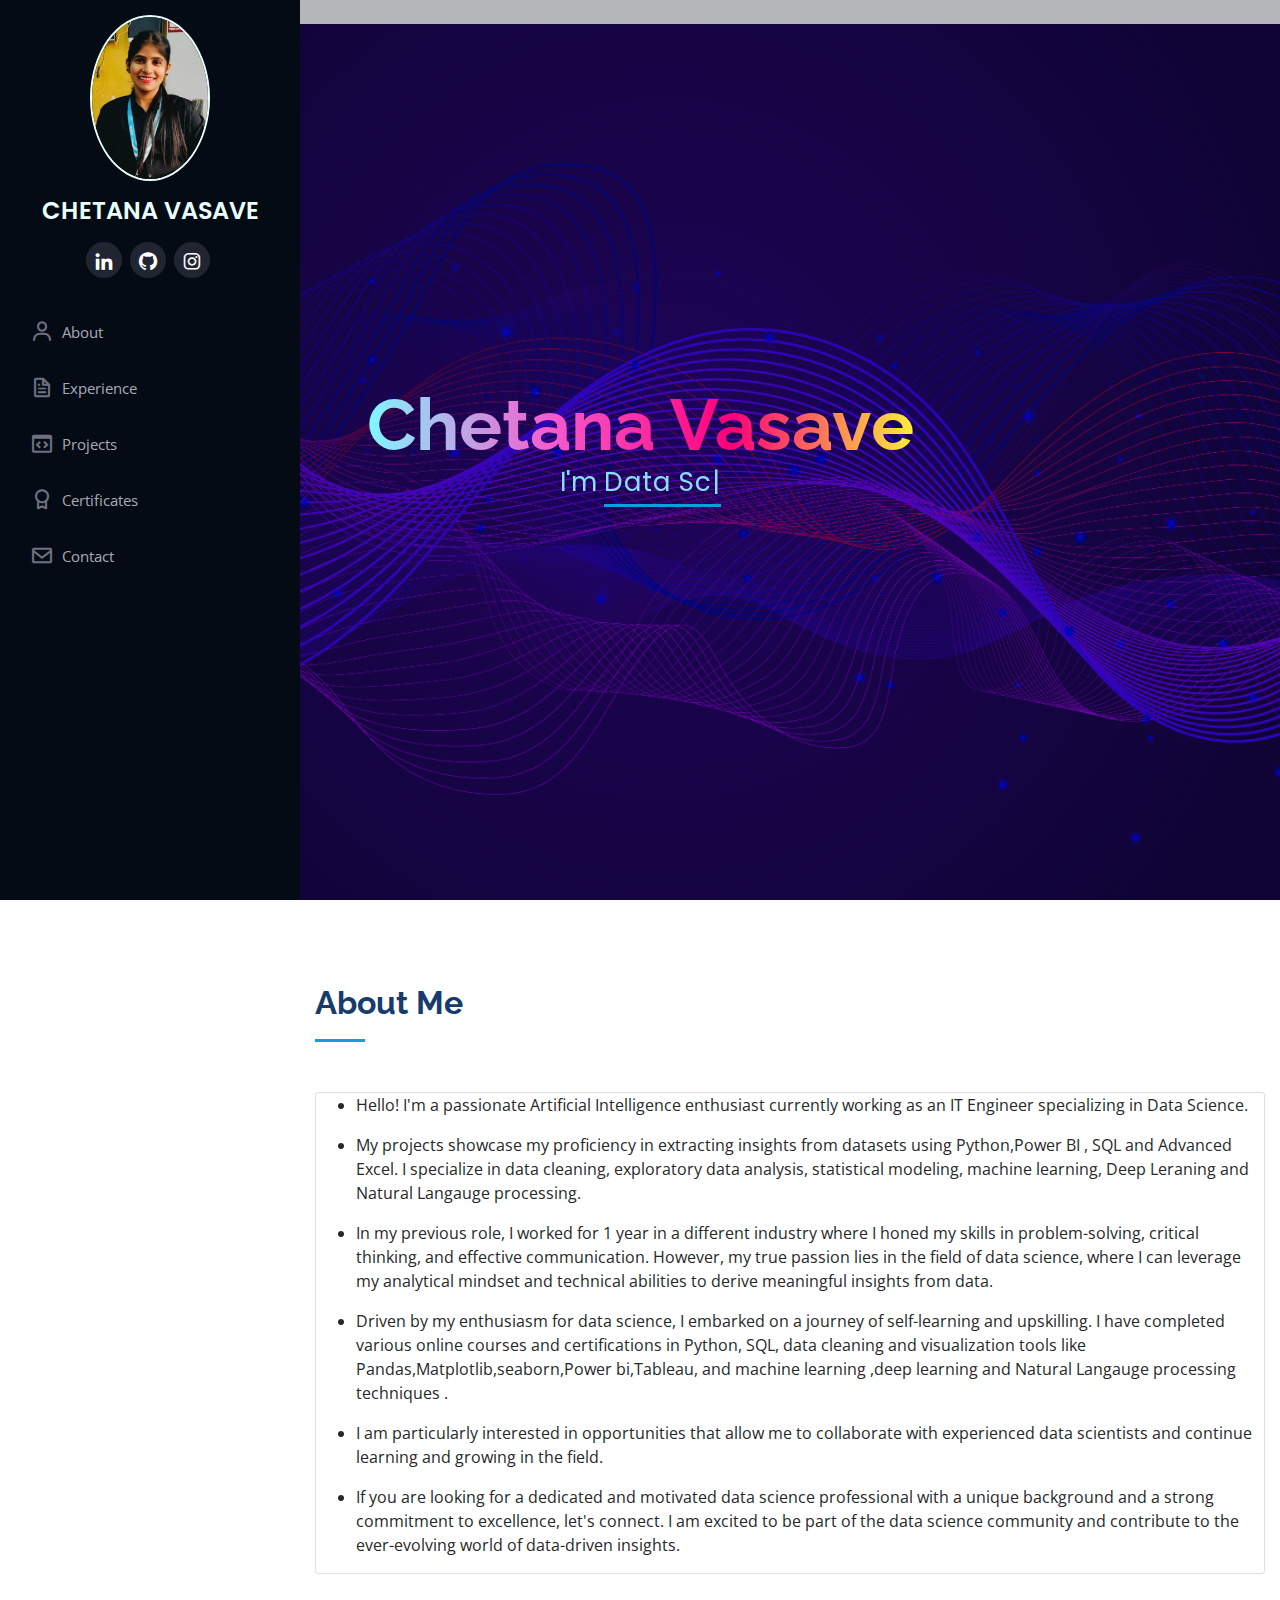
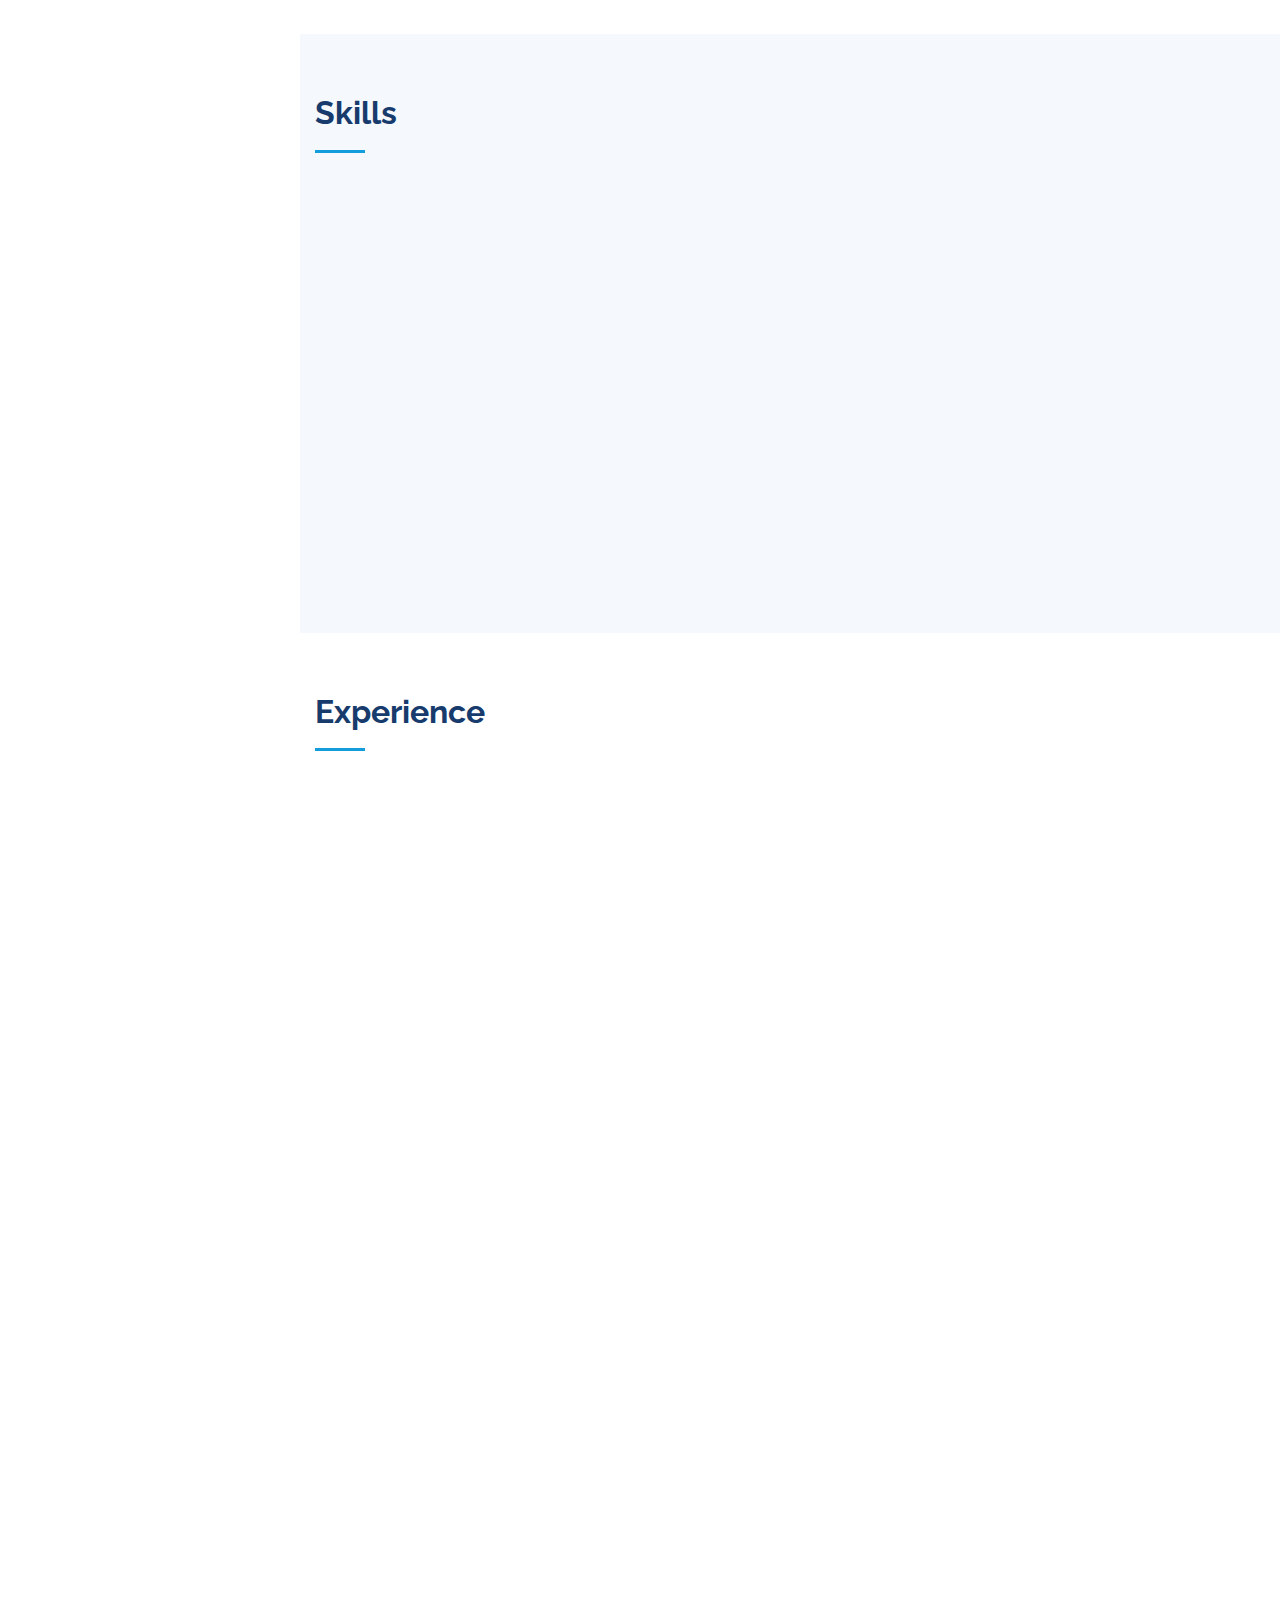
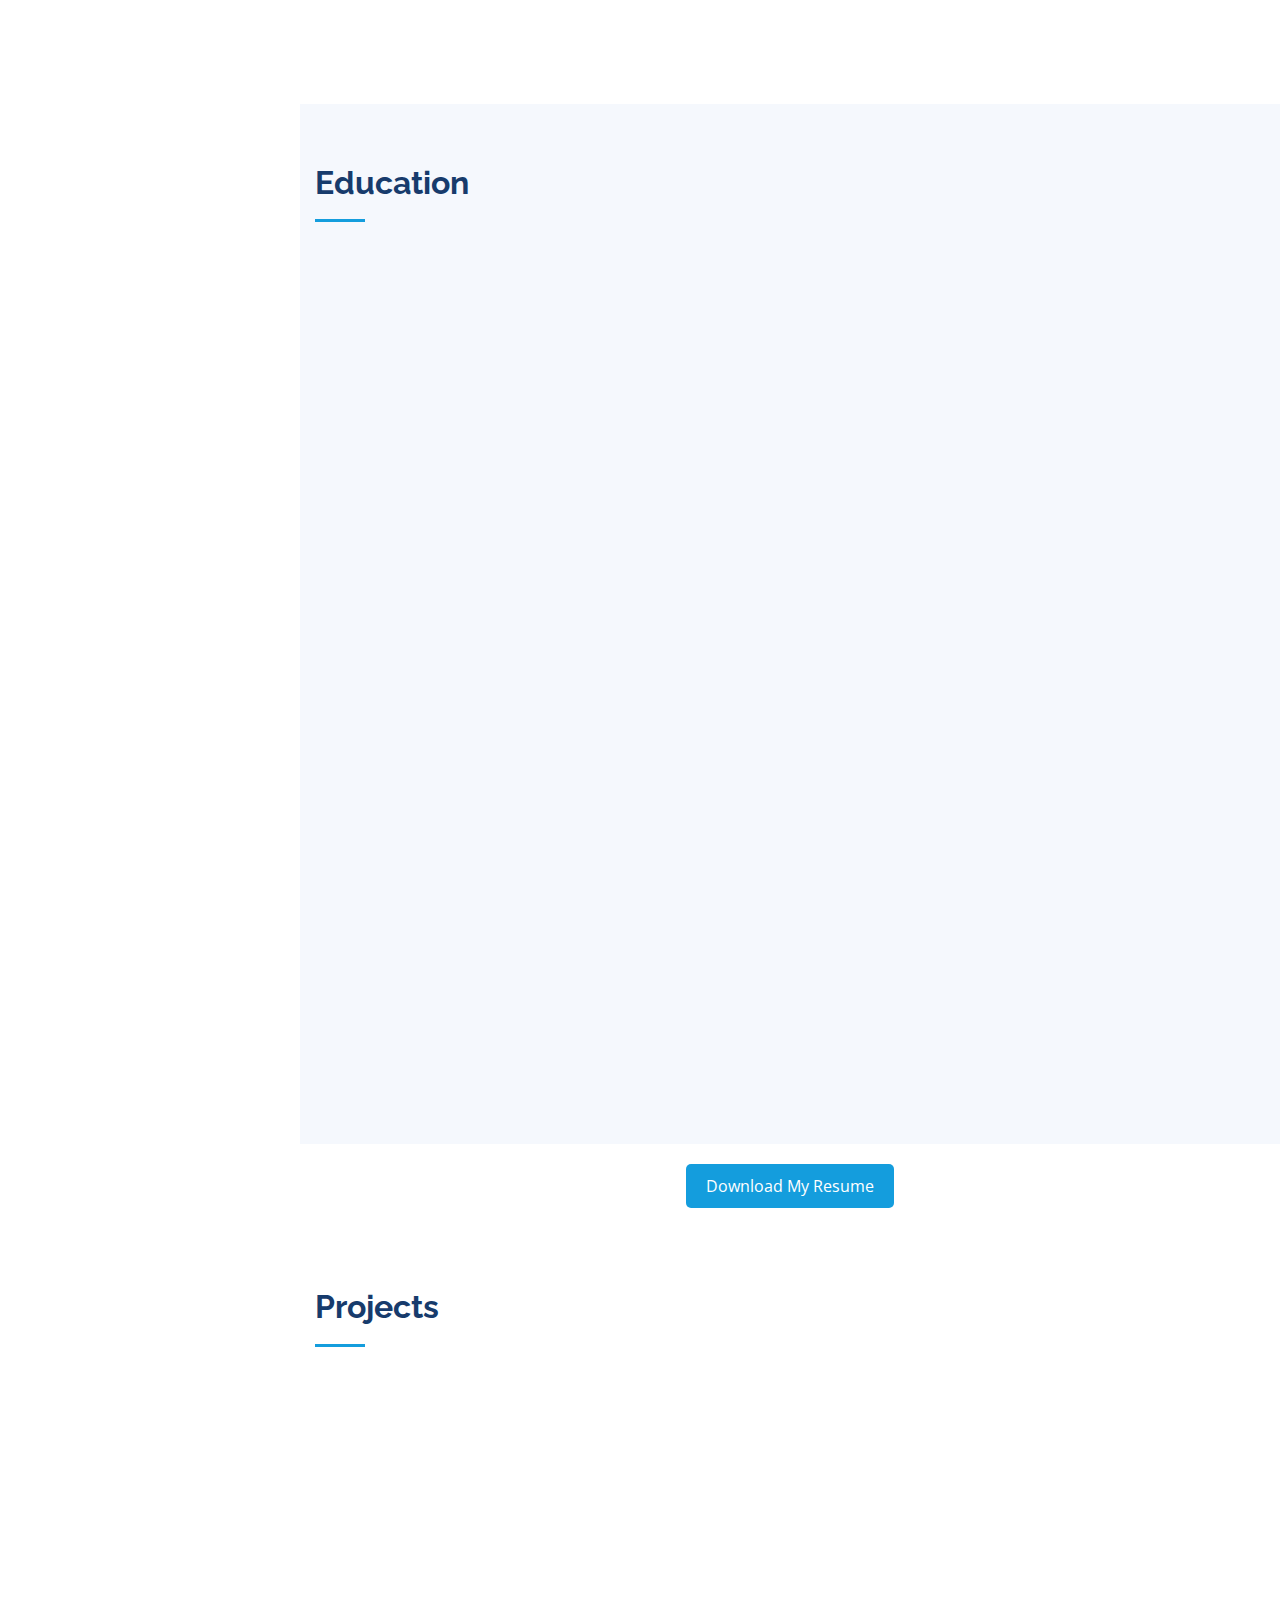
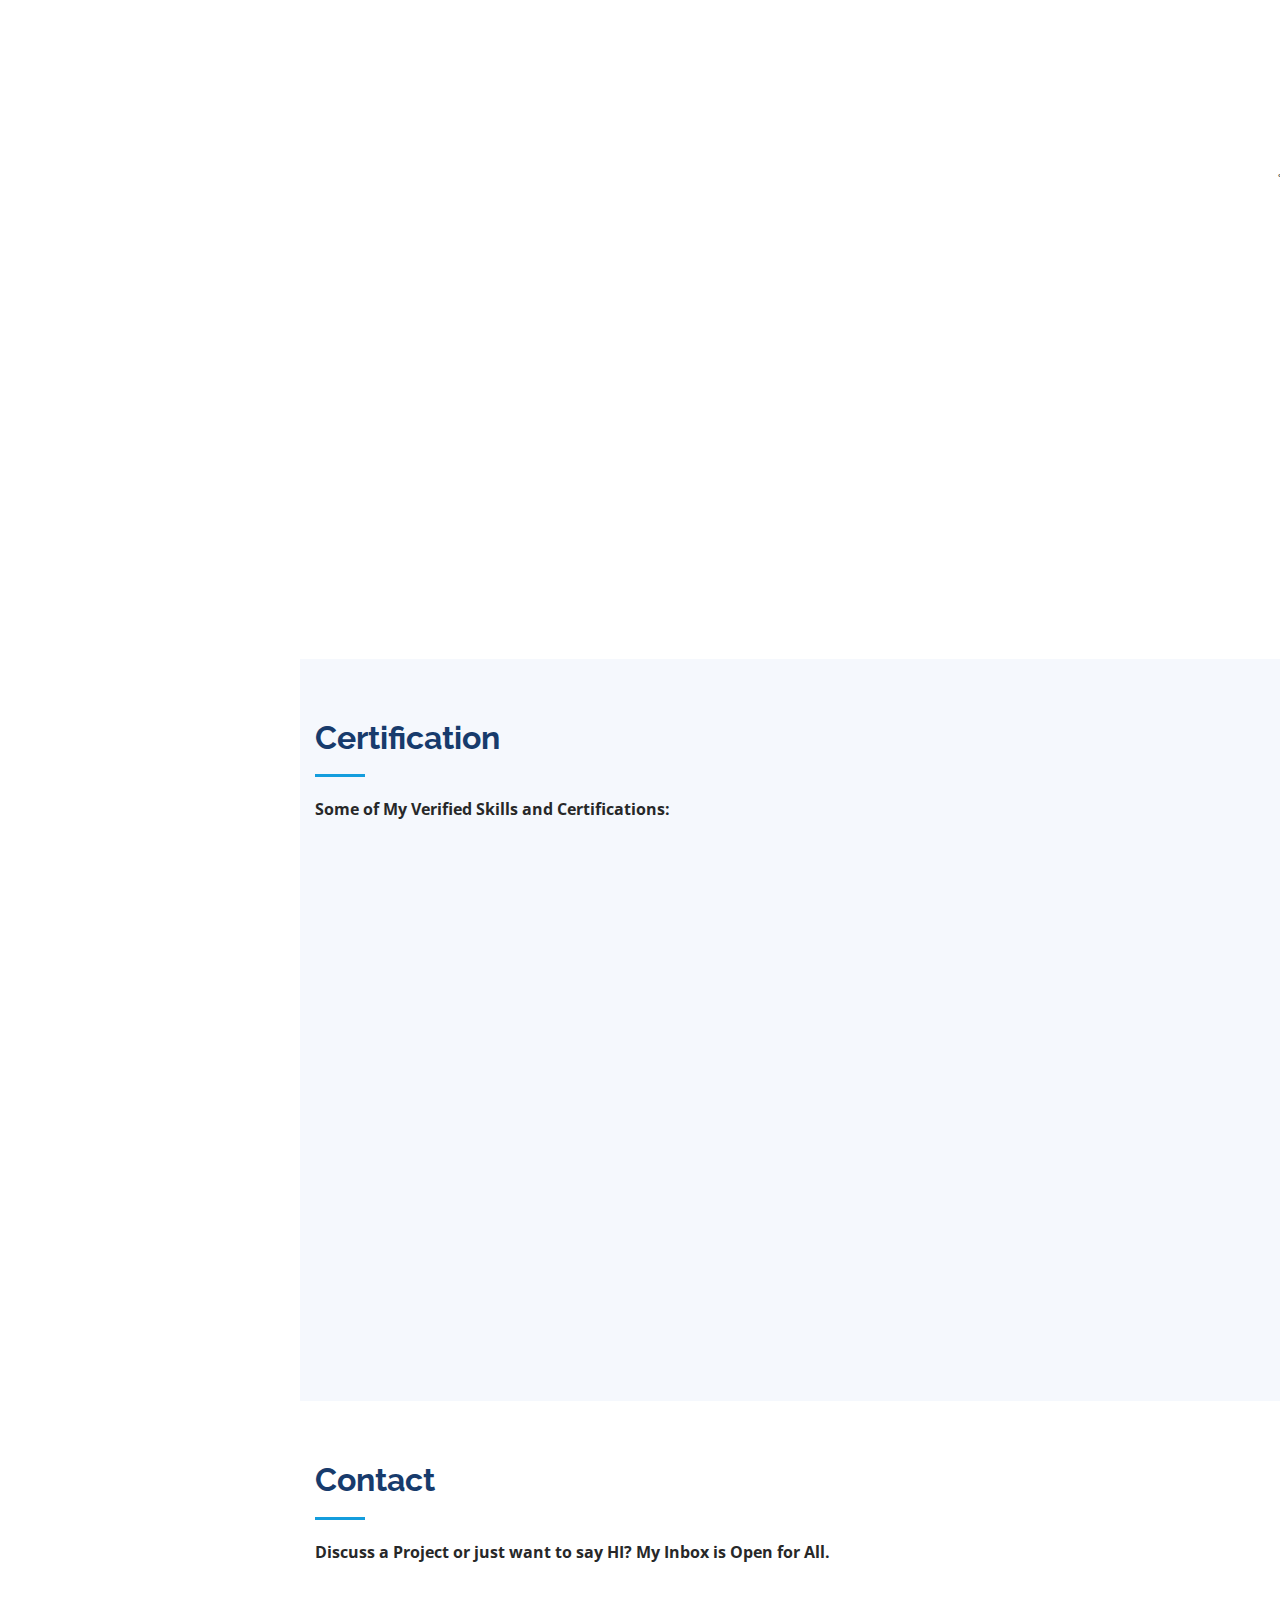
==== commit 416be751: "new project" ====
--- a/index.html
+++ b/index.html
@@ -1,4 +1,4 @@
-<!-- Author : Gaurav Deore -->
+<!-- Author : https://github.com/chetana-vasave3 -->
 <!DOCTYPE html>
 <html lang="en">
 
@@ -17,7 +17,7 @@
   <meta name="robots" content="index, follow" />
   <meta name="p:domain_verify" content="24bac6e1fbf1750de40d59bb788d9dd9" />
   <meta name="p:domain_verify" content="24bac6e1fbf1750de40d59bb788d9dd9" />
-  <meta name="msvalidate.01" content="1A92FC2EC113F8616A21D76DA684A133" />
+  <meta name="msvalidate.01" content="CA359825EE8B535313F98E4AA4D7437E" />
   <meta name="yandex-verification" content="fe6a06c57be84984" />
   <meta name="yandex-verification" content="39e29790ebc96010" />
   <meta name="facebook-domain-verification" content="3pkgruuk3kzlsn3jdfehgbd4sem1qb" />
@@ -34,7 +34,7 @@
   <meta name="og:description"
     content="Hi There, I'm Chetana Vasave, a Data Scientist with strong technical skills. Take a look at this portfolio website and feel free to connect with me.">
   <!-- <meta name="og:image" content="https://avatars.githubusercontent.com/u/105635051?v=4">  -->
-  <meta name="og:url" content="https://github.com/gauravdeore17/Portfolio">    
+  <meta name="og:url" content="https://github.com/chetana-vasave3/MyPortfolio">    
   <meta name="og:site_name" content="CHETANA VASAVE - Portfolio Website">
   <meta name="og:locale" content="en_US">
   <meta name="fb:admins" content="ChetanaVasave">
@@ -48,7 +48,7 @@
   <meta name="twitter:site" content="@ChetanaVasave">
   <meta name="twitter:creator" content="@ChetanaVasave">
   <!-- <meta name="twitter:image:src" content="https://avatars.githubusercontent.com/u/105635051?v=4"> -->
-  <link rel="canonical" href="https://github.com/gauravdeore17/Portfolio"/>
+  <link rel="canonical" href="https://github.com/chetana-vasave3/MyPortfolio"/>
 
 
 
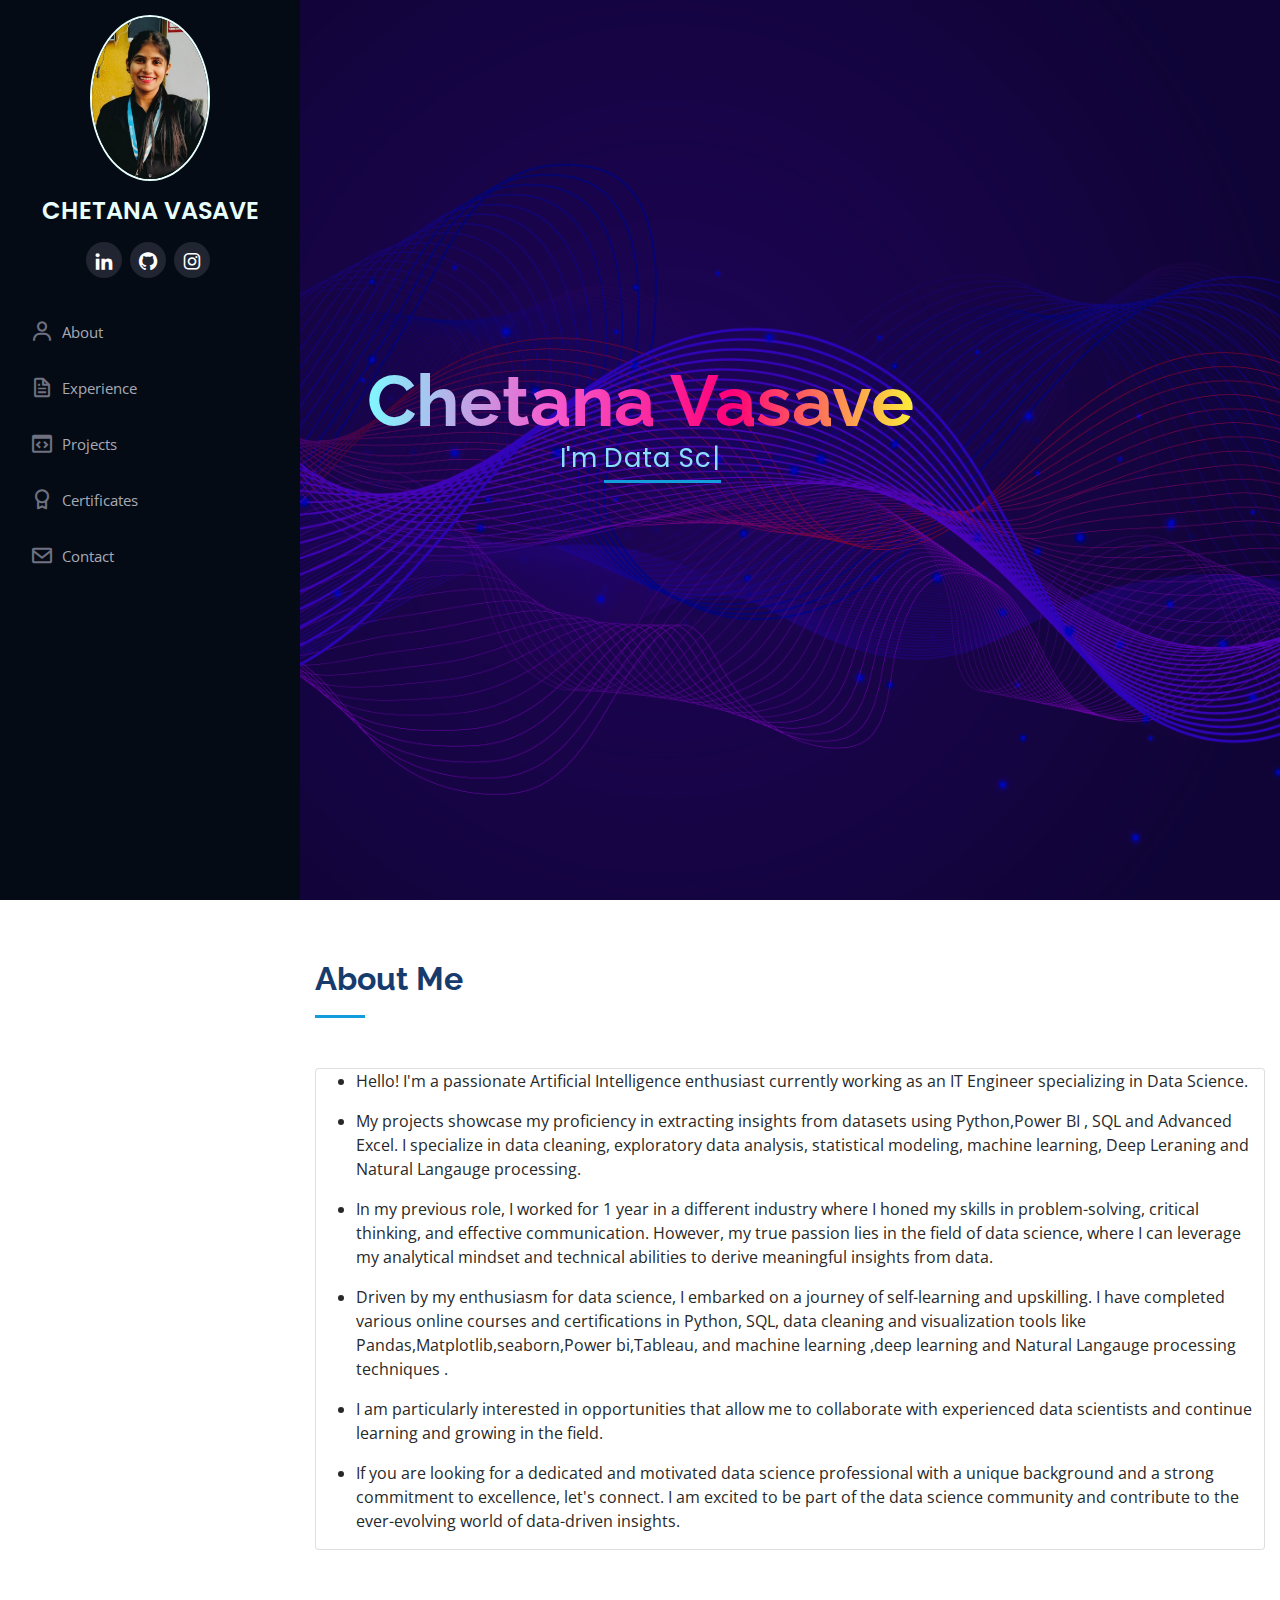
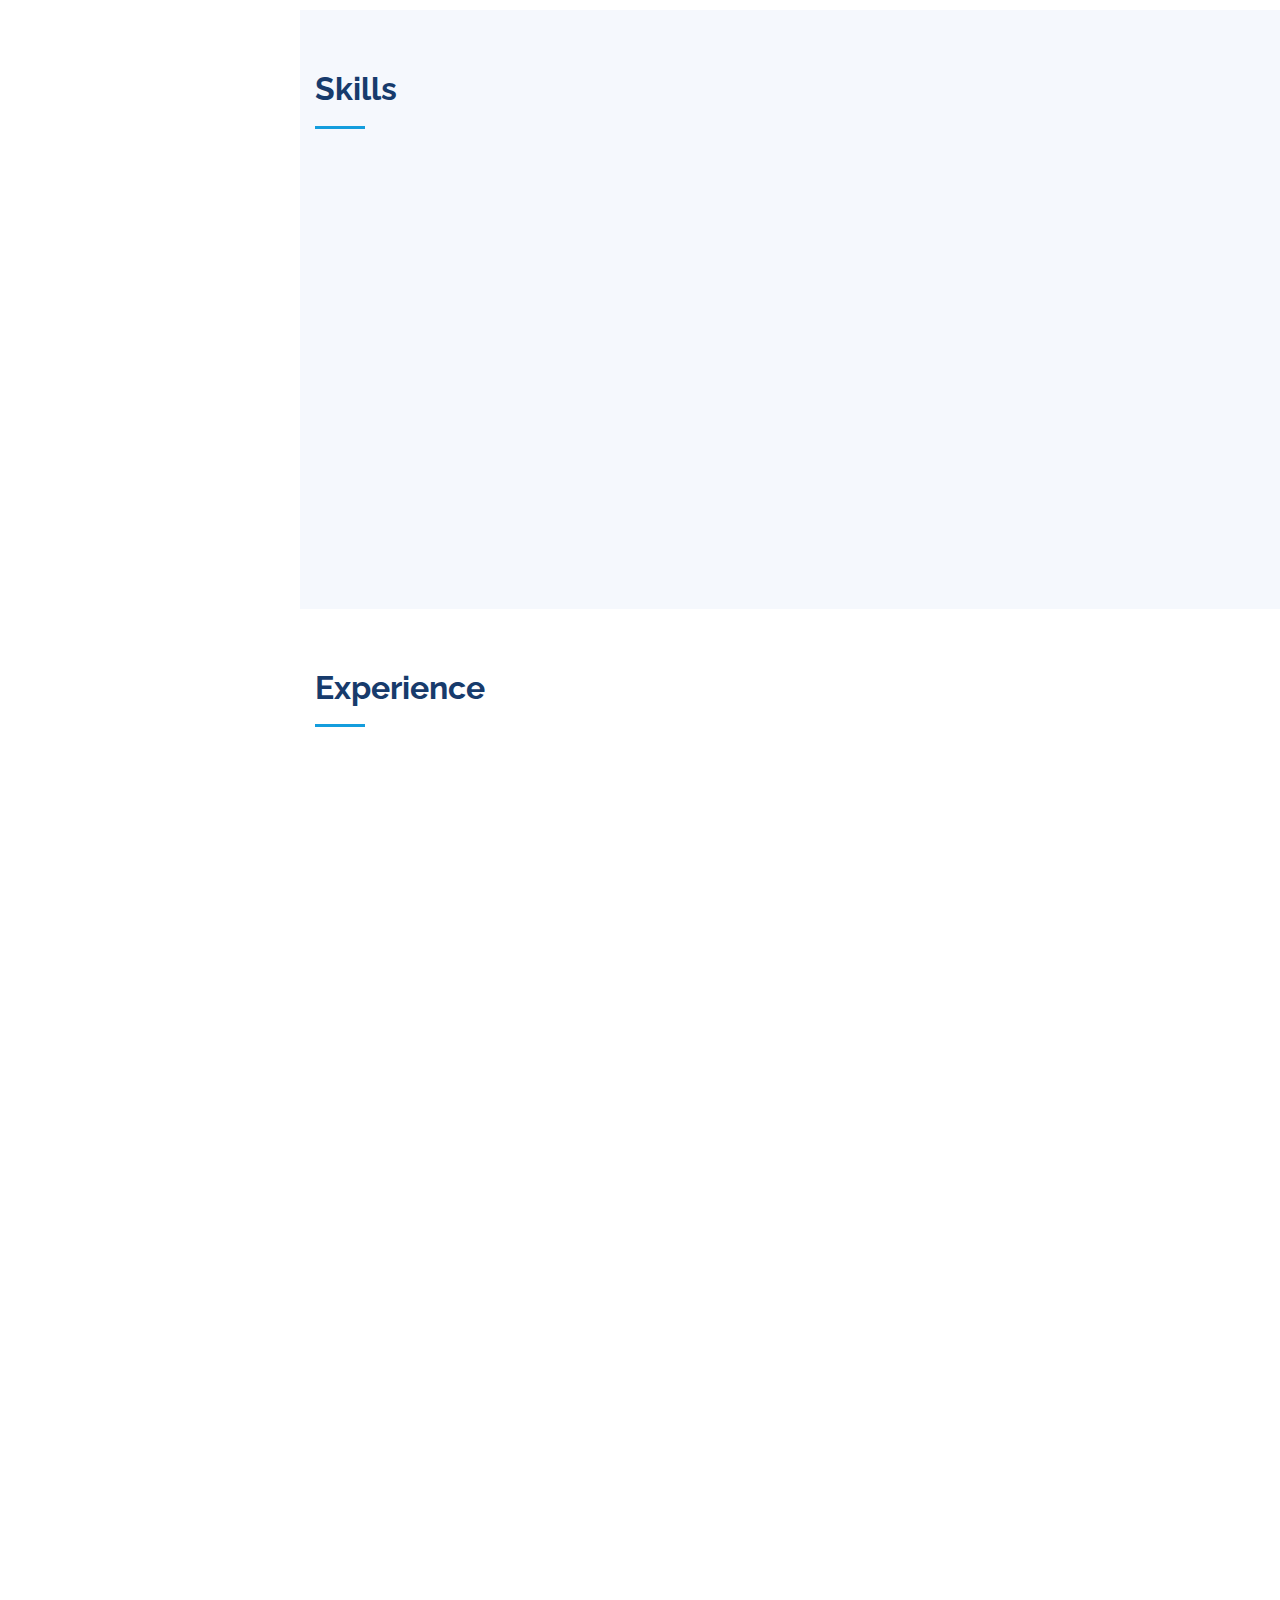
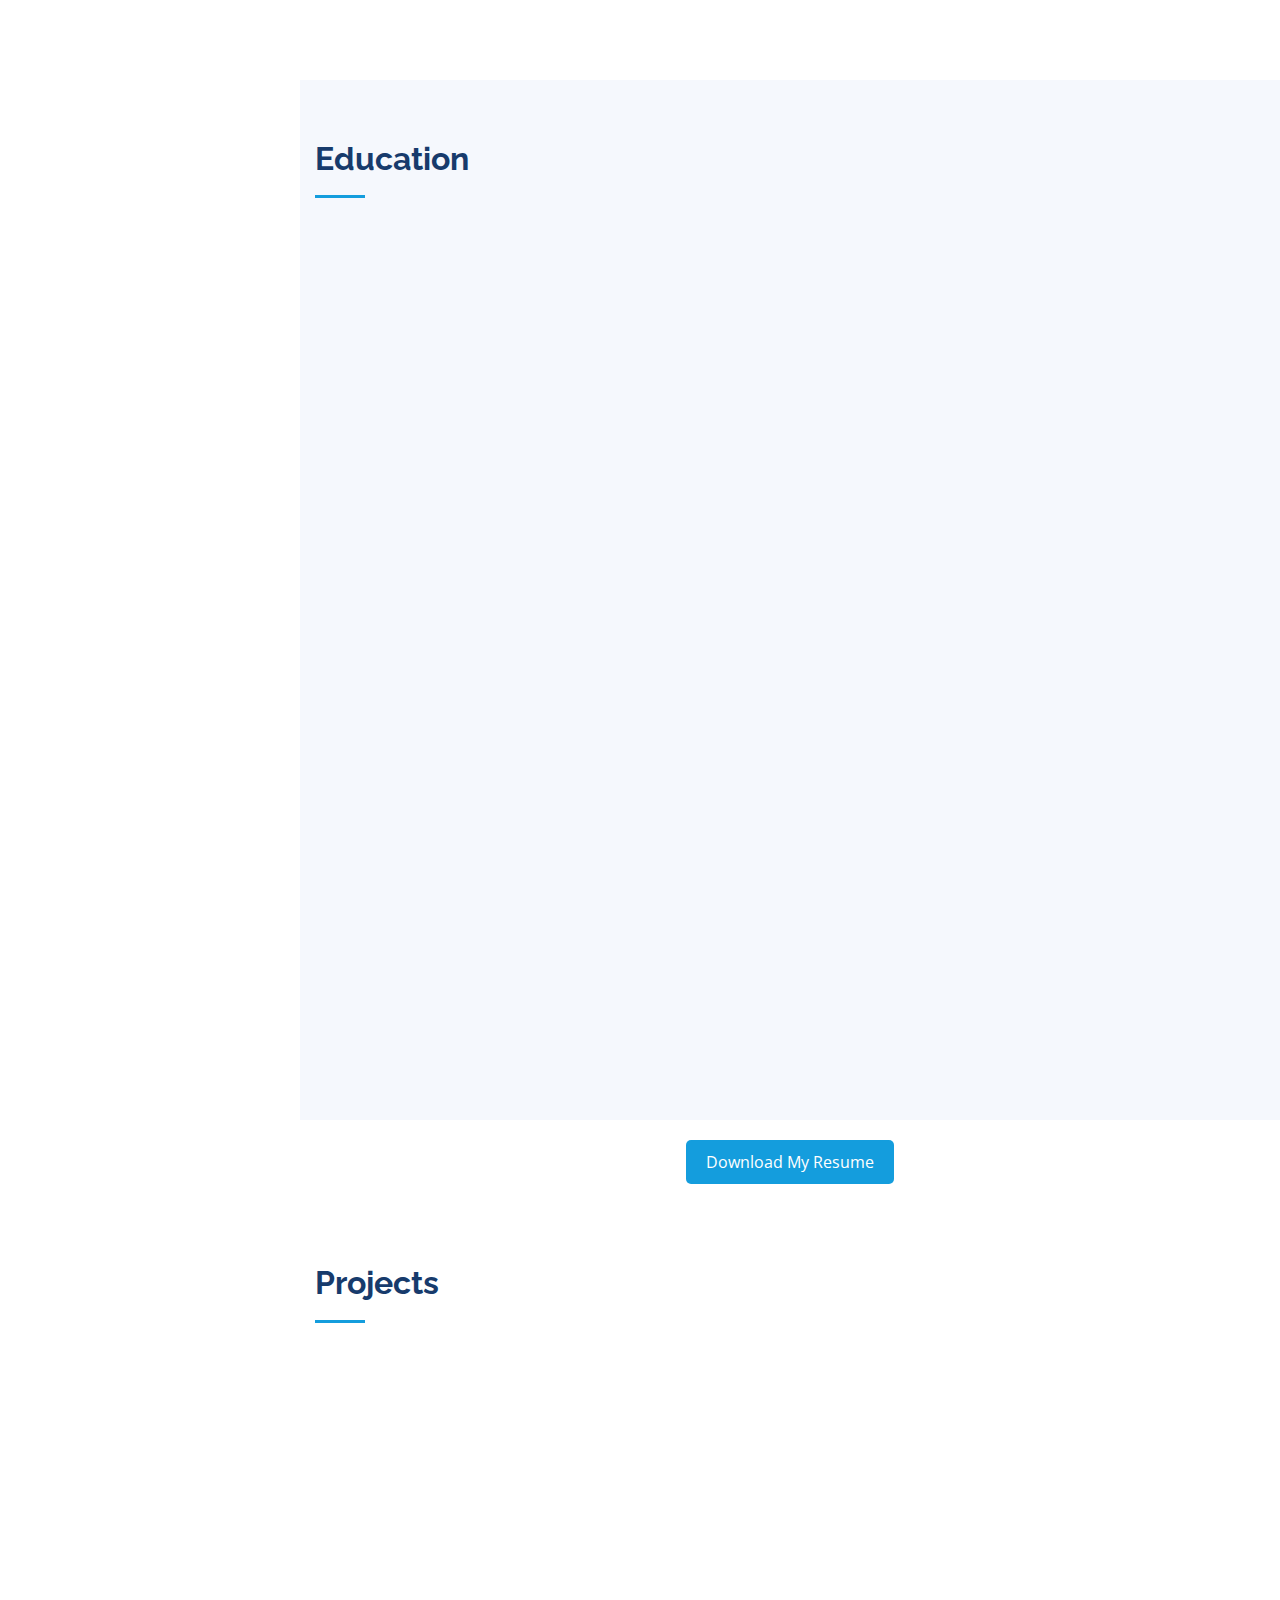
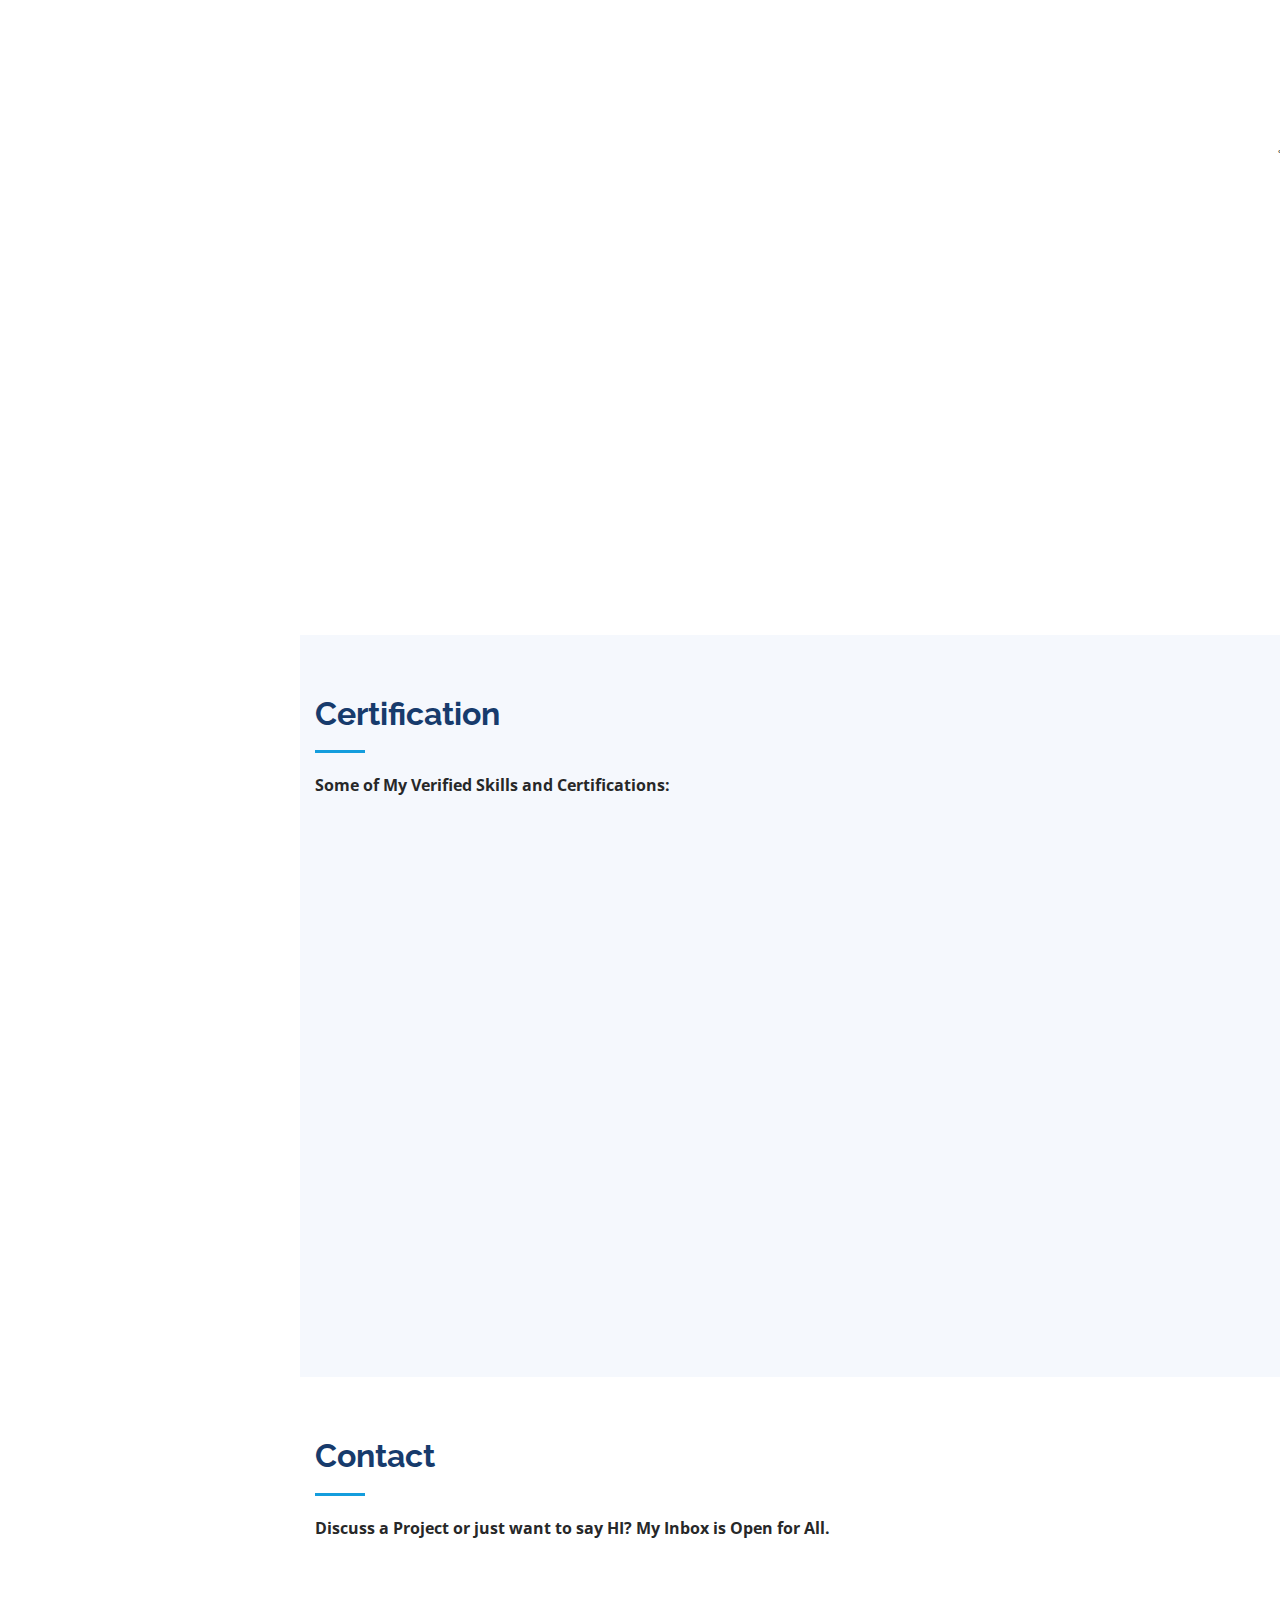
==== commit e4ca0329: "updating index.html" ====
--- a/index.html
+++ b/index.html
@@ -6,10 +6,10 @@
   <meta charset="utf-8">
   <meta http-equiv="x-ua-compatible" content="ie=edge">
   <meta name="viewport" content="width=device-width, initial-scale=1.0">
-                      `````
+                     
   <!-- Primary Meta Tags -->
   <title>CHETANA VASAVE - Portfolio Website</title>
-  <link rel="shortcut icon" href="assets/img/favicon.ico">
+  <link rel="shortcut icon" href="assets/img/favicon1.ico">
   <meta name="title" content="CHETANA VASAVE - Portfolio Website">
   <meta name="description"
     content="Hi There, I'm Chetana Vasave, a Data Scientist with strong technical skills. Take a look at this portfolio website and feel free to connect with me.">
@@ -29,26 +29,25 @@
   <meta name="norton-safeweb-site-verification"
     content="2xno70lnqo1ajcykeat10qud6lat0xlkc2bskxz0k9ma74g0bn-kprra5ev6bwui2s6-2394l0ryopjet7yt3hs8tokilug2cfhocw3r0nlj2t1xx690tgu82t59wtwi" />
 
-  <!-- Open Graph general (Facebook, Pinterest & Google+) -->
   <meta name="og:title" content=" CHETANA VASAVE - Portfolio Website">
   <meta name="og:description"
     content="Hi There, I'm Chetana Vasave, a Data Scientist with strong technical skills. Take a look at this portfolio website and feel free to connect with me.">
-  <!-- <meta name="og:image" content="https://avatars.githubusercontent.com/u/105635051?v=4">  -->
-  <meta name="og:url" content="https://github.com/chetana-vasave3/MyPortfolio">    
+  <meta name="og:image" content="https://avatars.githubusercontent.com/u/113783572?s=400&u=83ea10b0049f60dca0ea483f96f04927d0368820&v=4"> 
+  <meta name="og:url" content="https://my-portfolio-xz5l.vercel.app/">    
   <meta name="og:site_name" content="CHETANA VASAVE - Portfolio Website">
   <meta name="og:locale" content="en_US">
   <meta name="fb:admins" content="ChetanaVasave">
   <meta name="og:type" content="website">
 
-  <!-- Twitter -->
+  <!-- Twitter 
   <meta name="twitter:card" content="summary">
   <meta name="twitter:title" content="CHETANA VASAVE - Portfolio Website">
   <meta name="twitter:description"
     content="Hi There, I'm Chetana Vasave, a Data Scientist with strong technical skills. Take a look at this portfolio website and feel free to connect with me.">
   <meta name="twitter:site" content="@ChetanaVasave">
   <meta name="twitter:creator" content="@ChetanaVasave">
-  <!-- <meta name="twitter:image:src" content="https://avatars.githubusercontent.com/u/105635051?v=4"> -->
-  <link rel="canonical" href="https://github.com/chetana-vasave3/MyPortfolio"/>
+  <meta name="twitter:image:src" content="https://avatars.githubusercontent.com/u/105635051?v=4"> 
+  <link rel="canonical" href="https://github.com/chetana-vasave3/MyPortfolio"/>-->
 
 
 
@@ -386,8 +385,8 @@
                   <ul>
                     <div class="col-md-12 mt-4 mt-md-0 icon-box" data-aos="fade-up">
                       <div class="job-details">
-                        <h4><a href="http://www.ipcsglobal.com" target="_blank" style="color:#00380d;"><b>INFORMATION
-                              TECHNOLOGY ENGINEER(Data Science)</b></a></h4>
+                        <h4><a href="http://www.ipcsglobal.com" target="_blank" style="color:#00380d;"><b>IT
+                               ENGINEER(Data Science)</b></a></h4>
                         <h5>DEVELOPMENT & ANALYTICS</h5>
                         <p><em>July 2023 – Present</em></p>
                         <ul>
@@ -651,7 +650,7 @@
               <div class="icon"><i class="icofont-business-man"></i></div>
               <h4 class="title"><a href="https://github.com/chetana-vasave3/Customer_lifetime_value_prediction" target="_blank">Optimizing Marketing Strategies with CLV Forecasting</a></h4>
               <p class="description">
-                <a href="https://gauravdeore.vercel.app" target="_blank"></a>
+                <a href="https://my-portfolio-blue-eight-24.vercel.app/" target="_blank"></a>
                 The project aims to predict Customer Lifetime Value (CLV) for an insurance company to improve customer segmentation 
                 and develop more effective targeted marketing strategies. This involves analyzing customer data to identify high-value 
                 clients and tailoring marketing efforts to enhance retention and profitability.<a href="https://github.com/chetana-vasave3/Customer_lifetime_value_prediction" target="_blank">Here.⇗
